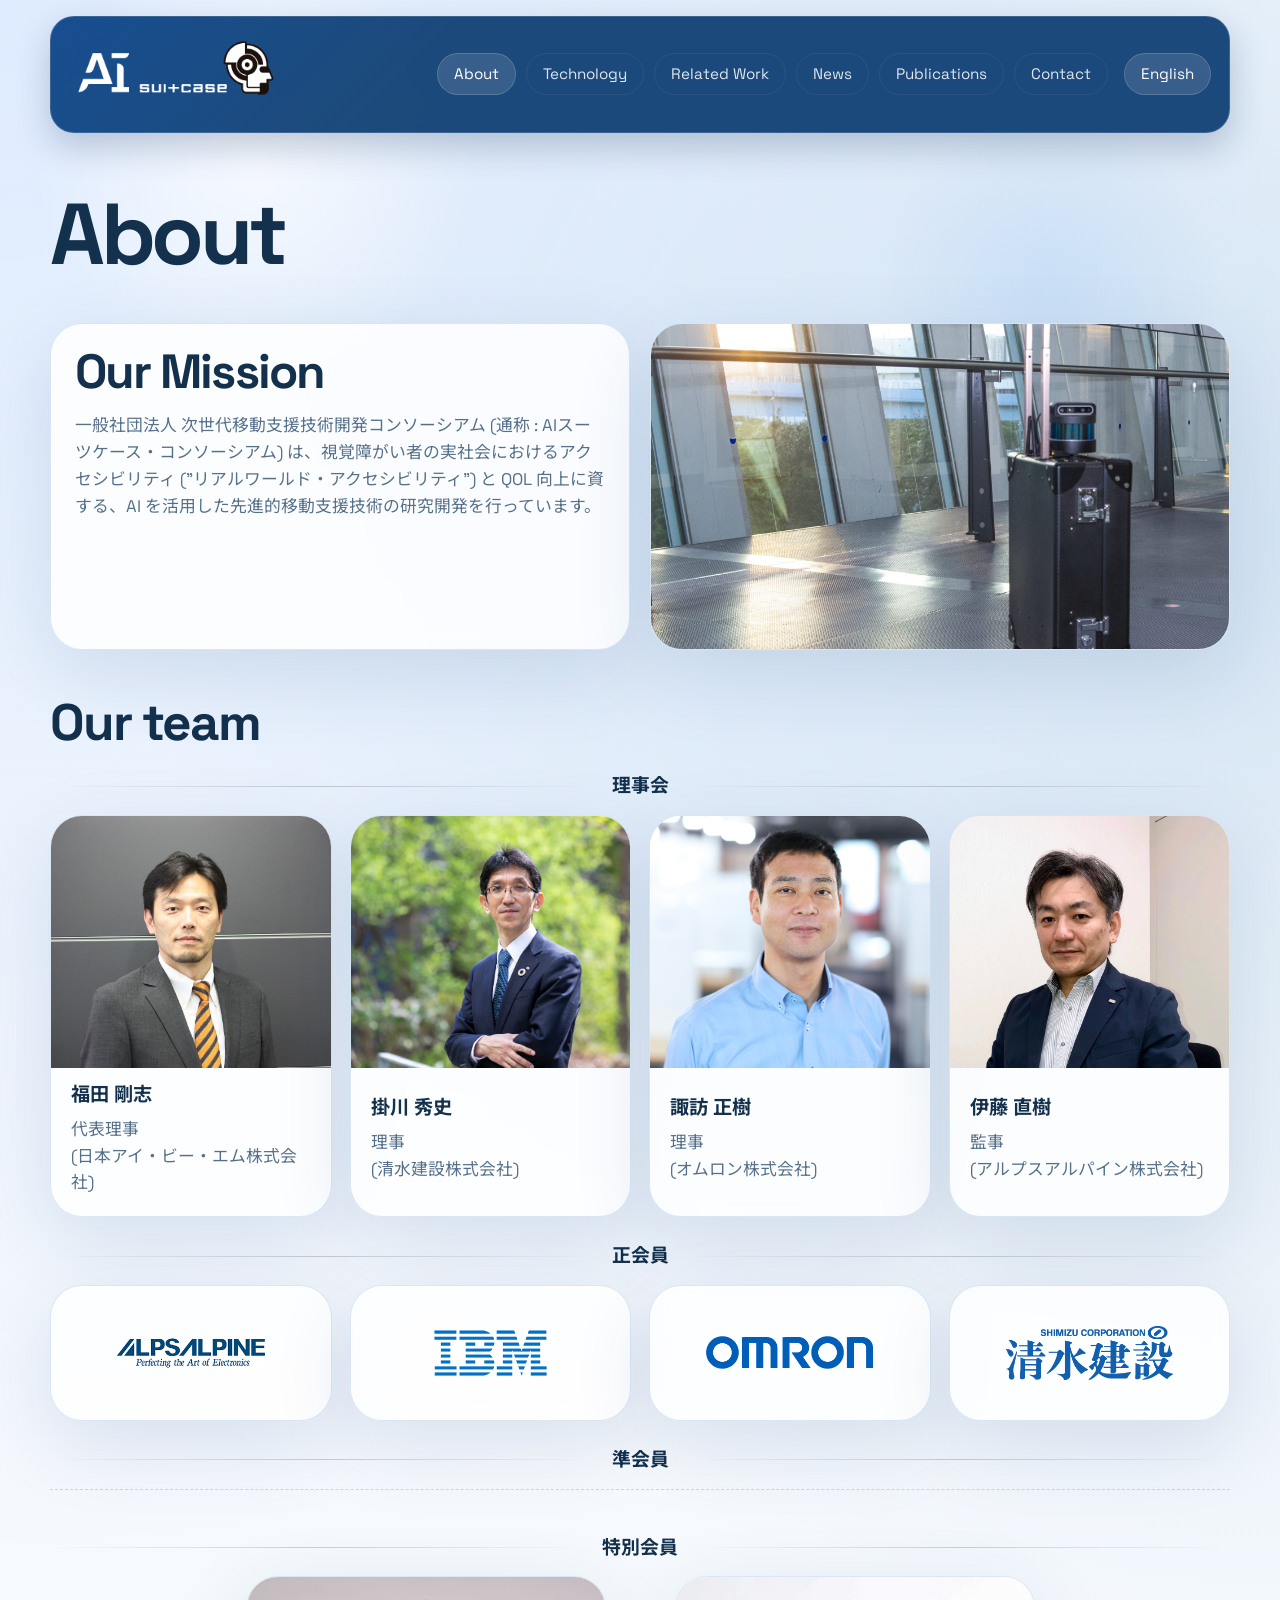
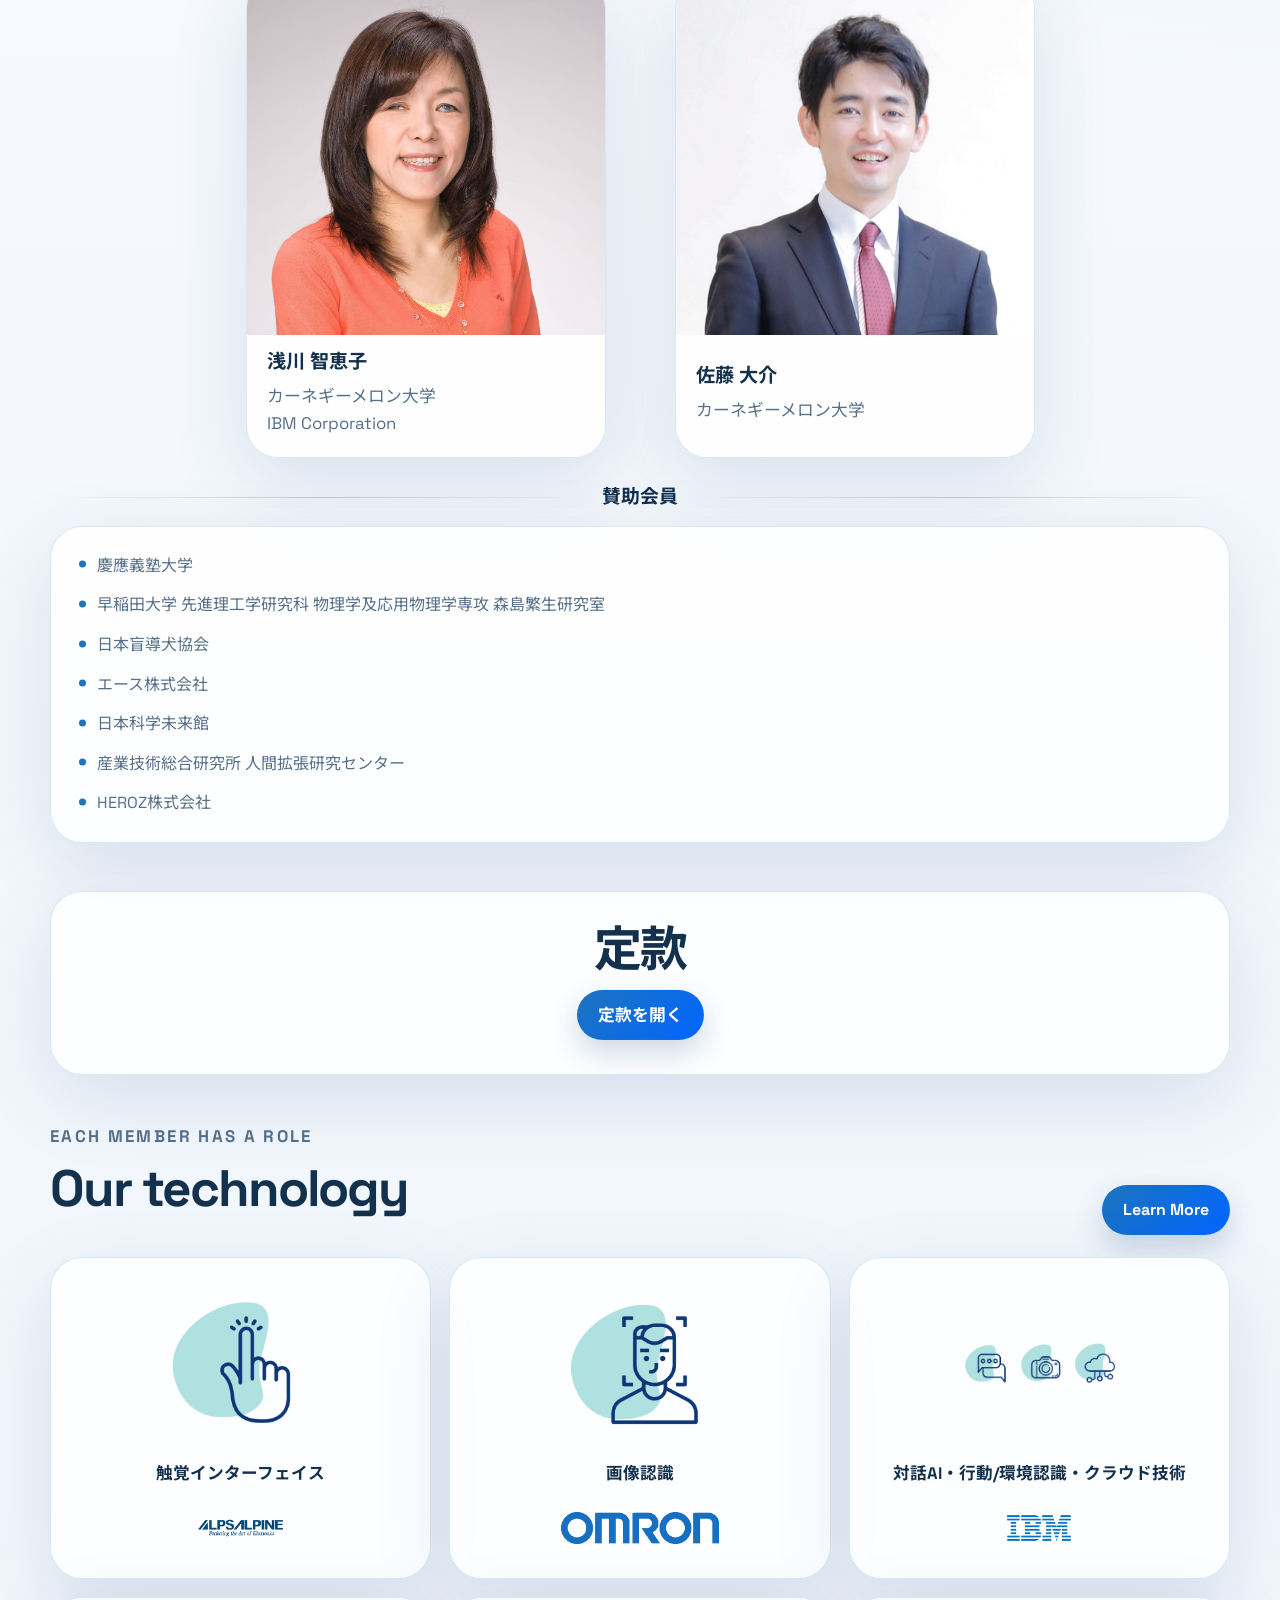
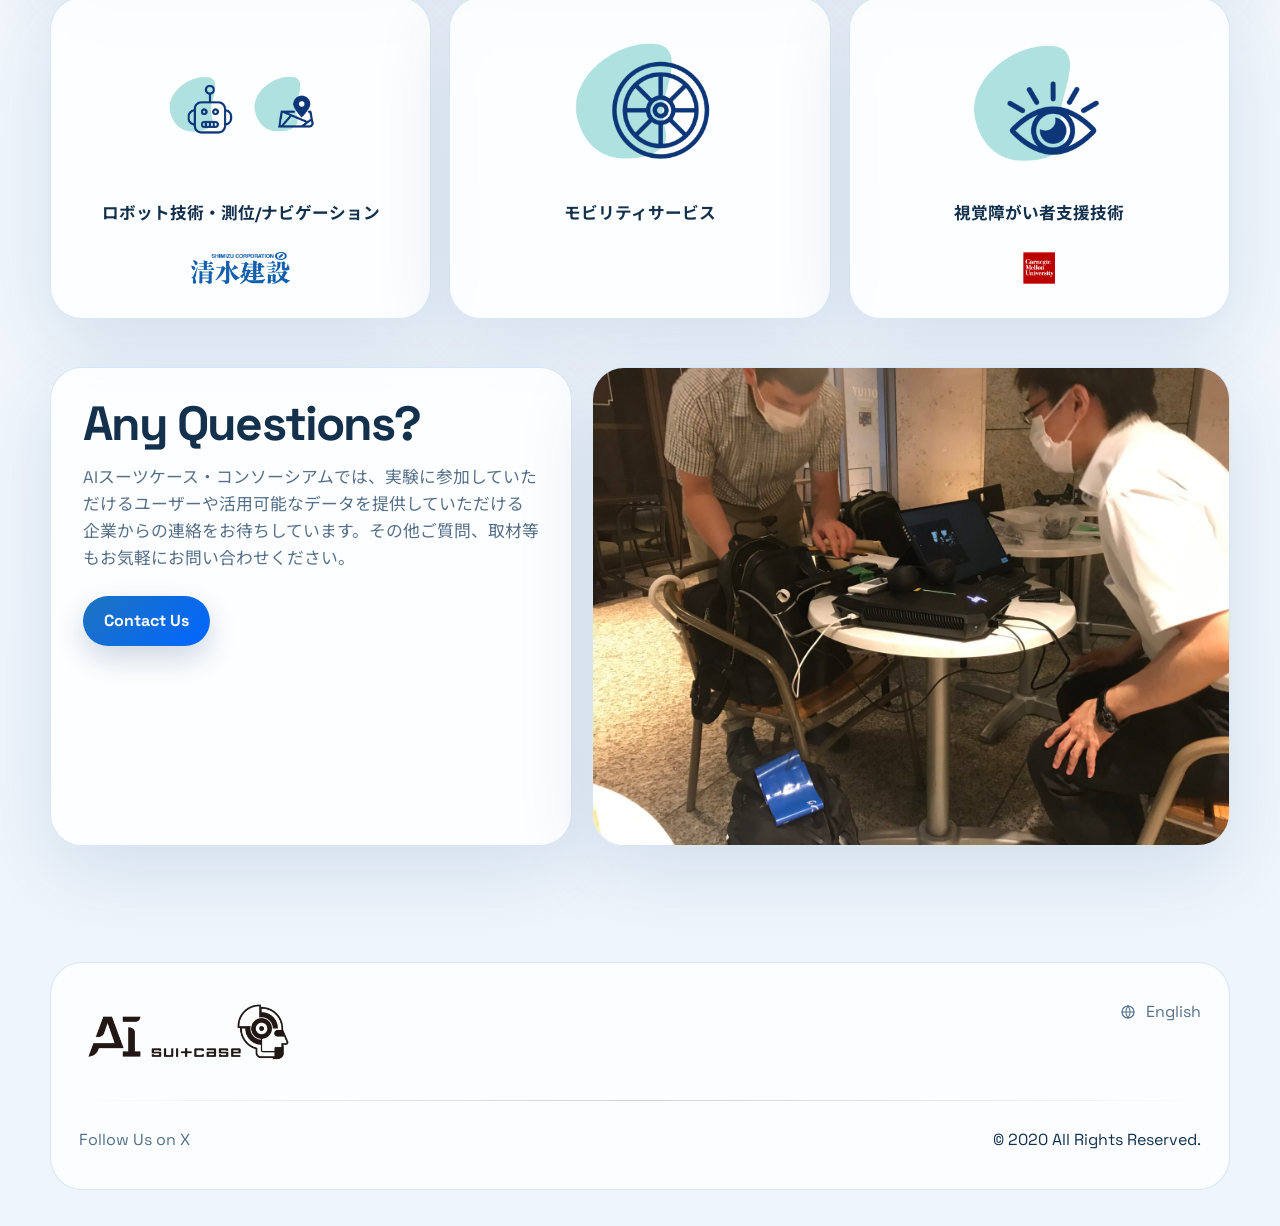
==== docs/about/index.html @ 3dce0c45 "change dir name Signed-off-by: Daisuke Sato <daisukes@cmu.edu>" ====
<!doctype html>
        <html lang="ja">
        <head>
          <meta charset="utf-8">
          <meta name="viewport" content="width=device-width, initial-scale=1">
          <title>About | AI Suitcase</title>
          <meta name="description" content="AIスーツケース・コンソーシアムのミッション、理事会、支援メンバー。">
          <link rel="preconnect" href="https://fonts.googleapis.com">
          <link rel="preconnect" href="https://fonts.gstatic.com" crossorigin>
          <link href="https://fonts.googleapis.com/css2?family=Space+Grotesk:wght@400;500;700&family=Noto+Sans+JP:wght@400;500;700;800&display=swap" rel="stylesheet">
          <link rel="stylesheet" href="../assets/site.css">
        </head>
        <body class="locale-jp route-about">
          <div class="page-chrome"></div>
          <header class="site-header">
            <div class="header-inner">
              <a class="brand" href="../">
                <img class="brand-logo" src="../assets/media/logo-header.png" alt="AIスーツケース">
              </a>
              <button class="nav-toggle" type="button" aria-expanded="false" aria-controls="site-nav">Menu</button>
              <nav class="site-nav" id="site-nav">
                <a class="nav-link is-active" href="./">About</a><a class="nav-link" href="../technology/">Technology</a><a class="nav-link" href="../related-work/">Related Work</a><a class="nav-link" href="../news/">News</a><a class="nav-link" href="../publications/">Publications</a><a class="nav-link" href="../contact/">Contact</a>
                <a class="lang-switch" href="../en/about/">English</a>
              </nav>
            </div>
          </header>

          <main class="site-main">
            <section class="section about-page-title reveal"> <h1>About</h1> </section> <section class="section about-mission-grid reveal"> <div class="surface about-mission-copy"> <h2>Our Mission</h2> <p>一般社団法人 次世代移動支援技術開発コンソーシアム (通称 : AIスーツケース・コンソーシアム) は、視覚障がい者の実社会におけるアクセシビリティ (&quot;リアルワールド・アクセシビリティ&quot;) と QOL 向上に資する、AI を活用した先進的移動支援技術の研究開発を行っています。</p> </div> <div class="video-shell surface about-inline-video"> <video autoplay muted loop playsinline preload="metadata" poster="../assets/media/hero-home.jpg"> <source src="../assets/media/ai-suitcase.mp4" type="video/mp4"> </video></div></section>

<section class="section reveal">
  <div class="section-heading">
    <h2>Our team</h2>
  </div>
  <div class="about-rule reveal"><span class="about-rule-line"></span><h3>理事会</h3><span class="about-rule-line"></span></div>
  <div class="about-member-grid about-member-grid-board">
    <article class="member-card surface reveal"><img src="../assets/media/member-fukuda.jpg" alt="福田 剛志" loading="lazy"><div><h3>福田 剛志</h3><p>代表理事<br>(日本アイ・ビー・エム株式会社)</p></div></article><article class="member-card surface reveal"><img src="../assets/media/member-kakegawa.jpg" alt="掛川 秀史" loading="lazy"><div><h3>掛川 秀史</h3><p>理事<br>(清水建設株式会社)</p></div></article><article class="member-card surface reveal"><img src="../assets/media/member-suwa.jpg" alt="諏訪 正樹" loading="lazy"><div><h3>諏訪 正樹</h3><p>理事<br>(オムロン株式会社)</p></div></article><article class="member-card surface reveal"><img src="../assets/media/member-ito.jpeg" alt="伊藤 直樹" loading="lazy"><div><h3>伊藤 直樹</h3><p>監事<br>(アルプスアルパイン株式会社)</p></div></article>
  </div>
  <div class="about-rule reveal"><span class="about-rule-line"></span><h3>正会員</h3><span class="about-rule-line"></span></div>
  <div class="about-logo-grid"><a class="about-logo-panel surface reveal" href="https://www.alpsalpine.com/j/" target="_blank" rel="noreferrer"><img src="../assets/media/about-primary-alps-jp.png" alt="アルプスアルパイン株式会社" loading="lazy"></a><a class="about-logo-panel surface reveal" href="https://www.ibm.com/jp-ja" target="_blank" rel="noreferrer"><img src="../assets/media/about-primary-ibm-jp.png" alt="日本アイ・ビー・エム株式会社" loading="lazy"></a><a class="about-logo-panel surface reveal" href="https://www.omron.co.jp/" target="_blank" rel="noreferrer"><img src="../assets/media/about-primary-omron-jp.png" alt="オムロン株式会社" loading="lazy"></a><a class="about-logo-panel surface reveal" href="https://www.shimz.co.jp/" target="_blank" rel="noreferrer"><img src="../assets/media/about-primary-shimizu-jp.png" alt="清水建設株式会社" loading="lazy"></a></div>
  <div class="about-rule reveal"><span class="about-rule-line"></span><h3>準会員</h3><span class="about-rule-line"></span></div>
  <div class="about-empty reveal"></div>
  <div class="about-rule reveal"><span class="about-rule-line"></span><h3>特別会員</h3><span class="about-rule-line"></span></div>
  <div class="about-member-grid about-member-grid-distinguished">
    <article class="member-card surface reveal member-card-compact"><img src="../assets/media/member-asakawa.jpg" alt="浅川 智恵子" loading="lazy"><div><h3><a href="https://researcher.watson.ibm.com/researcher/view.php?person=us-chiekoa" target="_blank" rel="noreferrer">浅川 智恵子</a></h3><p>カーネギーメロン大学<br>IBM Corporation</p></div></article><article class="member-card surface reveal member-card-compact"><img src="../assets/media/member-sato.png" alt="佐藤 大介" loading="lazy"><div><h3><a href="https://www.ri.cmu.edu/ri-people/daisuke-sato/" target="_blank" rel="noreferrer">佐藤 大介</a></h3><p>カーネギーメロン大学</p></div></article>
  </div>
  <div class="about-rule reveal"><span class="about-rule-line"></span><h3>賛助会員</h3><span class="about-rule-line"></span></div>
  <ul class="about-support-list surface reveal"><li>慶應義塾大学</li><li>早稲田大学 先進理工学研究科 物理学及応用物理学専攻 森島繁生研究室</li><li><a href="https://www.moudouken.net/" target="_blank" rel="noreferrer">日本盲導犬協会</a></li><li><a href="https://www.ace.jp/" target="_blank" rel="noreferrer">エース株式会社</a></li><li><a href="https://www.miraikan.jst.go.jp/" target="_blank" rel="noreferrer">日本科学未来館</a></li><li><a href="https://unit.aist.go.jp/harc/" target="_blank" rel="noreferrer">産業技術総合研究所 人間拡張研究センター</a></li><li><a href="https://heroz.co.jp/" target="_blank" rel="noreferrer">HEROZ株式会社</a></li></ul>
</section>

<section class="section reveal">
  <div class="surface about-document">
    <h2>定款</h2>
    <p><a class="button" href="../assets/docs/article-of-incorporation.pdf">定款を開く</a></p>
  </div>
</section>

<section class="section reveal">
  <div class="about-tech-head">
    <div class="section-heading">
      <p class="eyebrow">each member has a role</p>
      <h2>Our technology</h2>
    </div>
    <div class="button-row">
      <a class="button" href="../technology/">Learn More</a>
    </div>
  </div>
  <div class="about-tech-grid"><article class="about-tech-card surface reveal"><img class="about-tech-icon" src="../assets/media/tech-tactile.png" alt="触覚インターフェイス" loading="lazy"><h3>触覚インターフェイス</h3><a class="about-tech-sponsor" href="https://www.alpsalpine.com/j/" target="_blank" rel="noreferrer"><img src="../assets/media/about-tech-sponsor-alps-jp.png" alt="" loading="lazy"></a></article><article class="about-tech-card surface reveal"><img class="about-tech-icon" src="../assets/media/tech-vision.png" alt="画像認識" loading="lazy"><h3>画像認識</h3><a class="about-tech-sponsor" href="https://www.omron.co.jp/" target="_blank" rel="noreferrer"><img src="../assets/media/about-tech-sponsor-omron-jp.png" alt="" loading="lazy"></a></article><article class="about-tech-card surface reveal"><img class="about-tech-icon" src="../assets/media/about-tech-dialogue.png" alt="対話AI・行動/環境認識・クラウド技術" loading="lazy"><h3>対話AI・行動/環境認識・クラウド技術</h3><a class="about-tech-sponsor" href="https://www.ibm.com/jp-ja/about" target="_blank" rel="noreferrer"><img src="../assets/media/about-tech-sponsor-ibm-jp.png" alt="" loading="lazy"></a></article><article class="about-tech-card surface reveal"><img class="about-tech-icon" src="../assets/media/tech-navigation.png" alt="ロボット技術・測位/ナビゲーション" loading="lazy"><h3>ロボット技術・測位/ナビゲーション</h3><a class="about-tech-sponsor" href="https://www.shimz.co.jp/" target="_blank" rel="noreferrer"><img src="../assets/media/about-tech-sponsor-shimizu-jp.png" alt="" loading="lazy"></a></article><article class="about-tech-card surface reveal"><img class="about-tech-icon" src="../assets/media/tech-mobility.png" alt="モビリティサービス" loading="lazy"><h3>モビリティサービス</h3></article><article class="about-tech-card surface reveal"><img class="about-tech-icon" src="../assets/media/tech-accessibility.png" alt="視覚障がい者支援技術" loading="lazy"><h3>視覚障がい者支援技術</h3><a class="about-tech-sponsor" href="https://www.cmu.edu/" target="_blank" rel="noreferrer"><img src="../assets/media/about-tech-sponsor-cmu.png" alt="" loading="lazy"></a></article></div>
</section>

<section class="section split-section about-contact-grid reveal">
  <div class="surface about-contact-copy">
    <h2>Any Questions?</h2>
    <p>AIスーツケース・コンソーシアムでは、実験に参加していただけるユーザーや活用可能なデータを提供していただける企業からの連絡をお待ちしています。その他ご質問、取材等もお気軽にお問い合わせください。</p>
    <div class="button-row">
      <a class="button" href="../contact/">Contact Us</a>
    </div>
  </div>
  <div class="split-media surface"><img src="../assets/media/home-contact.jpg" alt="Contact and field activity" loading="lazy"></div>
</section>
          </main>

          <footer class="site-footer">
  <div class="footer-shell">
    <div class="footer-row footer-row-top">
      <a class="footer-brand" href="../">
        <img src="../assets/media/logo-footer.png" alt="AI Suitcase" loading="lazy">
      </a>
      <div class="footer-row-action">
        <a class="footer-language-link" href="../en/about/"><svg viewBox="0 0 24 24" aria-hidden="true"><circle cx="12" cy="12" r="9"></circle><path d="M3 12h18"></path><path d="M12 3a15 15 0 0 1 0 18"></path><path d="M12 3a15 15 0 0 0 0 18"></path></svg><span>English</span></a>
      </div>
    </div>
    <div class="footer-rule"></div>
    <div class="footer-row footer-row-bottom">
      <div class="footer-row-action">
        <a class="footer-follow-link" href="https://twitter.com/AISuitcaseCAAMP" target="_blank" rel="noreferrer" aria-label="Follow AI Suitcase on X">Follow Us on X</a>
      </div>
      <p class="footer-copy">© 2020 All Rights Reserved.</p>
    </div>
  </div>
</footer>

          <script src="../assets/site.js" defer></script>
        </body>
        </html>
---- docs/assets/site.css ----
:root {
  --bg: #f4f8fd;
  --bg-strong: #e8f0fa;
  --surface: rgba(255, 255, 255, 0.84);
  --surface-strong: rgba(255, 255, 255, 0.96);
  --text: #13314d;
  --muted: #56708a;
  --accent: #1e73be;
  --accent-2: #0066ff;
  --accent-dark: #0f3f73;
  --header-bg: rgba(15, 63, 115, 0.94);
  --header-border: rgba(255, 255, 255, 0.14);
  --border: rgba(30, 115, 190, 0.16);
  --shadow: 0 24px 80px rgba(12, 61, 115, 0.12);
  --radius-xl: 32px;
  --radius-lg: 24px;
  --radius-md: 18px;
  --radius-sm: 999px;
  --content: 1180px;
}

*,
*::before,
*::after {
  box-sizing: border-box;
}

html {
  scroll-behavior: smooth;
}

body {
  margin: 0;
  min-height: 100vh;
  color: var(--text);
  background:
    radial-gradient(circle at 0% 0%, rgba(0, 102, 255, 0.12), transparent 34%),
    radial-gradient(circle at 100% 12%, rgba(30, 115, 190, 0.16), transparent 28%),
    linear-gradient(180deg, #fdfefe 0%, var(--bg) 44%, #eef5fc 100%);
  font-family: "Space Grotesk", "Noto Sans JP", sans-serif;
  line-height: 1.6;
}

img,
video {
  display: block;
  max-width: 100%;
}

a {
  color: inherit;
  text-decoration: none;
}

p,
ul,
ol {
  margin: 0;
}

ul {
  padding-left: 1.2rem;
}

.page-chrome {
  position: fixed;
  inset: 0;
  pointer-events: none;
  background:
    radial-gradient(circle at 20% 18%, rgba(255, 255, 255, 0.68), transparent 18%),
    radial-gradient(circle at 82% 32%, rgba(142, 192, 245, 0.22), transparent 14%);
  z-index: -1;
}

.site-header {
  position: sticky;
  top: 0;
  z-index: 20;
  padding: 16px 20px 0;
}

.header-inner {
  max-width: var(--content);
  margin: 0 auto;
  display: flex;
  align-items: center;
  justify-content: space-between;
  gap: 24px;
  padding: 14px 18px;
  border: 1px solid var(--header-border);
  border-radius: var(--radius-lg);
  background:
    linear-gradient(135deg, rgba(0, 102, 255, 0.16), transparent 32%),
    var(--header-bg);
  backdrop-filter: blur(18px);
  box-shadow: 0 14px 34px rgba(8, 38, 77, 0.22);
}

.brand {
  display: inline-flex;
  align-items: center;
  min-width: 0;
}

.brand-logo {
  width: 216px;
  height: auto;
}

.site-nav {
  display: flex;
  align-items: center;
  gap: 10px;
  flex-wrap: wrap;
}

.nav-link,
.lang-switch {
  display: inline-flex;
  align-items: center;
  justify-content: center;
  min-height: 42px;
  padding: 0 16px;
  border-radius: var(--radius-sm);
  border: 1px solid rgba(255, 255, 255, 0.06);
  color: rgba(255, 255, 255, 0.86);
  font-size: 0.95rem;
  transition: 180ms ease;
}

.nav-link:hover,
.lang-switch:hover {
  color: #fff;
  border-color: rgba(255, 255, 255, 0.14);
  background: rgba(255, 255, 255, 0.1);
}

.nav-link.is-active,
.lang-switch {
  color: #fff;
  border-color: rgba(255, 255, 255, 0.16);
  background: rgba(255, 255, 255, 0.12);
}

.lang-switch {
  margin-left: 6px;
}

.chip {
  display: inline-flex;
  align-items: center;
  justify-content: center;
  min-height: 42px;
  padding: 0 16px;
  border-radius: var(--radius-sm);
  border: 1px solid rgba(30, 115, 190, 0.14);
  color: var(--accent-dark);
  background: rgba(30, 115, 190, 0.06);
  font-size: 0.95rem;
  transition: 180ms ease;
}

.chip:hover {
  color: var(--accent-dark);
  border-color: rgba(30, 115, 190, 0.22);
  background: rgba(30, 115, 190, 0.12);
}

.nav-toggle {
  display: none;
  appearance: none;
  border: 1px solid rgba(255, 255, 255, 0.14);
  background: rgba(255, 255, 255, 0.08);
  color: #fff;
  border-radius: var(--radius-sm);
  min-height: 42px;
  padding: 0 16px;
  font: inherit;
}

.site-main {
  padding: 28px 20px 80px;
}

.hero,
.section {
  max-width: var(--content);
  margin: 0 auto 24px;
}

.hero {
  display: grid;
  grid-template-columns: minmax(0, 1.05fr) minmax(320px, 0.95fr);
  gap: 28px;
  align-items: center;
  padding: 40px 0 8px;
}

.page-hero {
  grid-template-columns: minmax(0, 1.15fr) minmax(0, 0.85fr);
}

.hero-single {
  grid-template-columns: 1fr;
}

.hero-single .hero-copy {
  max-width: 54rem;
}

.hero-copy,
.hero-media,
.surface,
.split-media {
  border-radius: var(--radius-xl);
}

.hero-copy {
  padding: 6px 0;
}

.eyebrow,
.section-kicker {
  margin-bottom: 14px;
  color: var(--accent);
  font-size: 0.85rem;
  font-weight: 700;
  letter-spacing: 0.14em;
  text-transform: uppercase;
}

.hero h1,
.section-heading h2,
.site-footer h2 {
  margin: 0;
  line-height: 0.96;
  letter-spacing: -0.04em;
  font-weight: 700;
}

.section-heading h3 {
  margin: 0;
  font-size: clamp(1.4rem, 2.6vw, 2rem);
  line-height: 1.05;
  letter-spacing: -0.03em;
}

.hero h1 {
  font-size: clamp(3.7rem, 8vw, 7rem);
  max-width: 10ch;
}

.page-hero h1 {
  font-size: clamp(2.8rem, 6vw, 4.8rem);
  max-width: 12ch;
}

.lede,
.section-heading p,
.surface p,
.member-card p,
.contact-card p {
  color: var(--muted);
  font-size: 1.05rem;
}

.lede {
  max-width: 40rem;
  margin-top: 18px;
  font-size: clamp(1.1rem, 2vw, 1.35rem);
}

.button-row,
.section-actions,
.chip-row {
  display: flex;
  flex-wrap: wrap;
  gap: 12px;
  margin-top: 24px;
}

.button {
  display: inline-flex;
  align-items: center;
  justify-content: center;
  min-height: 50px;
  padding: 0 20px;
  border-radius: var(--radius-sm);
  background: linear-gradient(135deg, var(--accent), var(--accent-2));
  color: #fff;
  border: 1px solid transparent;
  font-weight: 700;
  transition: transform 180ms ease, box-shadow 180ms ease, background 180ms ease;
  box-shadow: 0 12px 30px rgba(12, 61, 115, 0.2);
}

.button:hover {
  transform: translateY(-1px);
  box-shadow: 0 18px 36px rgba(12, 61, 115, 0.24);
}

.button.button-secondary {
  background: rgba(255, 255, 255, 0.76);
  color: var(--accent-dark);
  border-color: var(--border);
  box-shadow: none;
}

.hero-media {
  position: relative;
}

.hero-image-frame,
.split-media,
.video-shell {
  overflow: hidden;
  border: 1px solid var(--border);
  background: var(--surface-strong);
  box-shadow: var(--shadow);
}

.hero-image-frame {
  min-height: 520px;
  border-radius: var(--radius-xl);
}

.hero-image-frame img,
.split-media img {
  width: 100%;
  height: 100%;
  object-fit: cover;
}

.floating-note {
  position: absolute;
  right: 20px;
  bottom: -18px;
  max-width: 240px;
  padding: 18px 20px;
}

.surface {
  border: 1px solid var(--border);
  background: var(--surface);
  backdrop-filter: blur(10px);
  box-shadow: var(--shadow);
  padding: 24px;
}

.section {
  padding: 12px 0;
}

.section-accent .surface,
.highlight-card {
  background: linear-gradient(180deg, rgba(247, 251, 255, 0.96), rgba(234, 243, 252, 0.9));
}

.section-heading {
  margin-bottom: 22px;
}

.section-heading-compact {
  margin-bottom: 16px;
}

.section-heading h2,
.site-footer h2 {
  font-size: clamp(2rem, 4vw, 3.3rem);
  max-width: 14ch;
}

.card-grid,
.metric-grid,
.member-grid,
.contact-grid,
.stack-grid {
  display: grid;
  gap: 18px;
}

.card-grid {
  grid-template-columns: repeat(3, minmax(0, 1fr));
}

.card-grid-2 {
  grid-template-columns: repeat(2, minmax(0, 1fr));
}

.card-grid-3 {
  grid-template-columns: repeat(3, minmax(0, 1fr));
}

.card-grid-4 {
  grid-template-columns: repeat(4, minmax(0, 1fr));
}

.metric-grid {
  grid-template-columns: repeat(3, minmax(0, 1fr));
}

.member-grid {
  grid-template-columns: repeat(3, minmax(0, 1fr));
}

.contact-grid {
  grid-template-columns: repeat(2, minmax(0, 1fr));
}

.stack-grid {
  grid-template-columns: repeat(2, minmax(0, 1fr));
}

.surface h3,
.resource-card h3,
.member-card h3 {
  margin: 0 0 10px;
  font-size: 1.2rem;
  line-height: 1.15;
}

.member-card {
  display: grid;
  gap: 16px;
  padding: 0;
  overflow: hidden;
}

.member-card img {
  width: 100%;
  aspect-ratio: 1 / 0.9;
  object-fit: cover;
}

.member-card > div {
  padding: 0 20px 20px;
}

.tech-card img {
  width: 84px;
  height: 84px;
  margin-bottom: 18px;
  object-fit: contain;
}

.step-card {
  min-height: 100%;
}

.split-section {
  display: grid;
  grid-template-columns: minmax(0, 0.9fr) minmax(0, 1.1fr);
  gap: 20px;
  align-items: stretch;
}

.split-copy {
  display: flex;
  flex-direction: column;
  justify-content: center;
  gap: 16px;
  padding: 8px 0;
}

.split-copy.surface,
.split-media.surface {
  min-height: 100%;
}

.split-media {
  min-height: 380px;
  padding: 0;
}

.logo-strip {
  display: grid;
  grid-template-columns: repeat(auto-fit, minmax(160px, 1fr));
  gap: 14px;
}

.logo-chip {
  display: flex;
  align-items: center;
  justify-content: center;
  min-height: 112px;
  padding: 18px;
  border-radius: var(--radius-lg);
  border: 1px solid var(--border);
  background: rgba(255, 255, 255, 0.72);
}

.logo-chip:hover {
  border-color: rgba(11, 106, 103, 0.24);
  background: rgba(255, 255, 255, 0.88);
}

.logo-chip img {
  max-height: 44px;
  width: auto;
  object-fit: contain;
}

.home-intro .section-heading h2 {
  max-width: 18ch;
}

.home-contact .section-heading h2 {
  max-width: 12ch;
}

.home-intro .split-media,
.home-contact .split-media {
  min-height: 420px;
}

.home-callout {
  display: flex;
  align-items: end;
  justify-content: space-between;
  gap: 24px;
}

.home-callout .section-heading,
.home-callout .button-row {
  margin: 0;
}

.about-page-title {
  padding-top: 32px;
}

.about-page-title h1 {
  margin: 0;
  font-size: clamp(3rem, 8vw, 5.4rem);
  line-height: 0.95;
  letter-spacing: -0.05em;
}

.about-mission-grid,
.about-media-grid {
  display: grid;
  grid-template-columns: repeat(2, minmax(0, 1fr));
  gap: 20px;
  align-items: stretch;
}

.about-mission-copy h2,
.about-document h2,
.about-contact-copy h2 {
  margin: 0 0 16px;
  font-size: clamp(1.9rem, 4vw, 3rem);
  line-height: 1;
  letter-spacing: -0.04em;
}

.about-mission-copy-single {
  max-width: 60rem;
}

.about-inline-video video {
  width: 100%;
  aspect-ratio: 4 / 3;
  object-fit: cover;
  background: #000;
}

.about-rule {
  display: grid;
  grid-template-columns: 1fr auto 1fr;
  gap: 18px;
  align-items: center;
  margin: 28px 0 18px;
}

.about-rule h3 {
  margin: 0;
  font-size: 1.18rem;
  line-height: 1.15;
}

.about-rule-line {
  height: 1px;
  background: linear-gradient(90deg, transparent, rgba(19, 40, 44, 0.2), transparent);
}

.about-member-grid,
.about-logo-grid,
.about-tech-grid {
  display: grid;
  gap: 18px;
}

.about-member-grid-board {
  grid-template-columns: repeat(4, minmax(0, 1fr));
}

.about-member-grid-distinguished {
  grid-template-columns: repeat(2, minmax(0, 1fr));
  max-width: 840px;
  margin: 0 auto;
}

.member-card-compact {
  max-width: 360px;
  width: 100%;
  justify-self: center;
}

.member-card-compact img {
  aspect-ratio: 1 / 1;
}

.about-logo-grid {
  grid-template-columns: repeat(4, minmax(0, 1fr));
}

.about-logo-panel {
  display: flex;
  align-items: center;
  justify-content: center;
  min-height: 136px;
}

.about-logo-panel img {
  width: auto;
  max-width: 72%;
  max-height: 56px;
  object-fit: contain;
}

.about-empty {
  min-height: 20px;
  border-top: 1px dashed rgba(19, 40, 44, 0.16);
}

.about-support-list {
  list-style: none;
  padding: 26px 28px;
  display: grid;
  gap: 14px;
}

.about-support-list li {
  position: relative;
  padding-left: 18px;
  color: var(--muted);
}

.about-support-list li::before {
  content: "";
  position: absolute;
  left: 0;
  top: 0.72em;
  width: 7px;
  height: 7px;
  border-radius: 999px;
  background: var(--accent);
  transform: translateY(-50%);
}

.about-document {
  text-align: center;
  padding: 34px 24px;
}

.about-document p {
  display: flex;
  justify-content: center;
}

.about-tech-head {
  display: flex;
  align-items: end;
  justify-content: space-between;
  gap: 24px;
  margin-bottom: 22px;
}

.about-tech-grid {
  grid-template-columns: repeat(3, minmax(0, 1fr));
}

.about-tech-card {
  display: grid;
  align-content: start;
  justify-items: center;
  gap: 18px;
  min-height: 100%;
  text-align: center;
}

.about-tech-card h3 {
  margin: 0;
  font-size: 1.04rem;
  line-height: 1.2;
}

.about-tech-icon {
  width: 100%;
  max-width: 164px;
  aspect-ratio: 1 / 1;
  object-fit: contain;
}

.about-tech-sponsor {
  display: flex;
  align-items: center;
  justify-content: center;
  min-height: 52px;
}

.about-tech-sponsor img {
  width: auto;
  max-width: 76%;
  max-height: 42px;
  object-fit: contain;
}

.about-contact-copy {
  padding: 32px;
}

.page-title-section,
.technology-page-title {
  padding-top: 32px;
}

.page-title-panel,
.technology-title-panel {
  padding: 44px 40px;
  background:
    linear-gradient(135deg, rgba(11, 106, 103, 0.16), rgba(255, 255, 255, 0.82)),
    linear-gradient(180deg, rgba(255, 255, 255, 0.9), rgba(255, 255, 255, 0.7));
}

.page-title-panel h1,
.technology-title-panel h1 {
  margin: 0;
  font-size: clamp(3rem, 8vw, 5.4rem);
  line-height: 0.95;
  letter-spacing: -0.05em;
}

.section-divider-title {
  display: grid;
  grid-template-columns: 1fr auto 1fr;
  gap: 18px;
  align-items: center;
  margin-bottom: 22px;
}

.section-divider-title h2 {
  margin: 0;
  font-size: clamp(1.8rem, 3.6vw, 2.7rem);
  line-height: 1;
  letter-spacing: -0.04em;
}

.section-divider-line {
  height: 1px;
  background: linear-gradient(90deg, transparent, rgba(19, 40, 44, 0.2), transparent);
}

.related-intro-panel,
.news-twitter-panel,
.contact-panel {
  max-width: 920px;
  margin: 0 auto;
}

.related-intro-panel p,
.news-twitter-panel p,
.contact-panel p {
  color: var(--muted);
}

.news-twitter-panel {
  display: grid;
  justify-items: center;
  gap: 14px;
  text-align: center;
}

.news-release-grid,
.news-media-stack,
.publication-archive {
  display: grid;
  gap: 18px;
}

.news-release-grid,
.news-media-stack,
.publication-archive,
.contact-page-layout {
  max-width: 980px;
  margin: 0 auto;
}

.news-release-grid-cards {
  grid-template-columns: repeat(2, minmax(0, 1fr));
}

.news-release-card,
.news-media-year,
.publication-year-static {
  min-height: 100%;
}

.publication-year-static {
  display: grid;
  gap: 14px;
}

.publication-year-heading,
.contact-panel h2 {
  margin: 0;
  font-size: clamp(1.9rem, 4vw, 3rem);
  line-height: 1;
  letter-spacing: -0.04em;
}

.contact-panel {
  padding: 32px;
}

.contact-detail-stack {
  display: grid;
  gap: 16px;
  margin-top: 20px;
}

.contact-detail-item p:last-child {
  max-width: 34rem;
}

.contact-map-frame {
  overflow: hidden;
  padding: 0;
}

.contact-map-frame iframe {
  display: block;
  width: 100%;
  min-height: 420px;
  border: 0;
}

.technology-video-frame {
  overflow: hidden;
  background: #000;
}

.technology-video-frame iframe {
  display: block;
  width: 100%;
  aspect-ratio: 16 / 9;
  border: 0;
}

.technology-system-section {
  display: grid;
  grid-template-columns: minmax(220px, 0.38fr) minmax(0, 1fr);
  gap: 26px;
  align-items: start;
}

.technology-system-copy {
  padding-top: 8px;
}

.technology-system-copy h2,
.technology-section-title h2,
.technology-contact-copy h2 {
  margin: 0;
  font-size: clamp(2rem, 4vw, 3.2rem);
  line-height: 0.98;
  letter-spacing: -0.04em;
}

.technology-system-media {
  display: grid;
  gap: 18px;
  padding: 24px;
}

.technology-system-media img {
  width: 100%;
  height: auto;
  object-fit: contain;
}

.technology-system-labels {
  list-style: none;
  padding: 0;
  display: flex;
  flex-wrap: wrap;
  gap: 10px;
}

.technology-system-labels li {
  padding: 8px 14px;
  border: 1px solid var(--border);
  border-radius: 999px;
  background: rgba(255, 255, 255, 0.72);
  color: var(--muted);
  font-size: 0.92rem;
}

.technology-section-title {
  margin-bottom: 22px;
  text-align: center;
}

.technology-card-grid,
.technology-video-grid {
  display: grid;
  gap: 18px;
}

.technology-card-grid {
  grid-template-columns: repeat(3, minmax(0, 1fr));
}

.technology-card {
  display: grid;
  align-content: start;
  justify-items: center;
  gap: 18px;
  min-height: 100%;
  text-align: center;
}

.technology-card-image {
  width: min(100%, 220px);
  height: 168px;
  object-fit: contain;
}

.technology-card h3 {
  margin: 0;
  font-size: 1.04rem;
  line-height: 1.22;
}

.technology-card-sponsor {
  display: flex;
  align-items: center;
  justify-content: center;
  min-height: 56px;
  margin-top: auto;
}

.technology-card-sponsor img {
  width: auto;
  max-width: 78%;
  max-height: 44px;
  object-fit: contain;
}

.technology-card-sponsor-empty {
  visibility: hidden;
}

.technology-video-grid {
  grid-template-columns: repeat(2, minmax(0, 1fr));
}

.technology-contact-copy {
  padding: 32px;
}

.technology-contact-copy p {
  max-width: 38rem;
}

.link-list,
.publication-list {
  display: grid;
  gap: 12px;
  margin-top: 10px;
  color: var(--muted);
}

.link-list.dense,
.publication-list {
  gap: 10px;
}

.link-list li,
.publication-list li {
  break-inside: avoid;
}

.link-list a,
.publication-list a {
  text-decoration: underline;
  text-decoration-color: rgba(11, 106, 103, 0.4);
  text-underline-offset: 0.18em;
}

.news-card,
.publication-year,
.resource-card,
.contact-card {
  min-height: 100%;
}

.publication-list {
  column-count: 2;
  column-gap: 24px;
}

.video-shell {
  padding: 0;
  border-radius: var(--radius-xl);
}

.video-shell video {
  width: 100%;
  aspect-ratio: 16 / 9;
  background: #000;
}

.site-footer {
  padding: 0 20px 36px;
}

.footer-shell {
  max-width: var(--content);
  margin: 0 auto;
  padding: 28px;
  border-radius: var(--radius-xl);
  border: 1px solid var(--border);
  background: rgba(255, 255, 255, 0.74);
}

.footer-row {
  display: flex;
  align-items: center;
  justify-content: space-between;
  gap: 24px;
}

.footer-row-top {
  align-items: flex-start;
}

.footer-brand {
  display: inline-flex;
  align-items: center;
}

.footer-brand img {
  width: min(220px, 100%);
  height: auto;
}

.footer-row-action {
  display: flex;
  align-items: center;
  justify-content: flex-end;
  min-height: 42px;
}

.footer-rule {
  height: 1px;
  margin: 18px 0;
  background: linear-gradient(90deg, transparent, rgba(19, 40, 44, 0.2), transparent);
}

.footer-language-link,
.footer-follow-link {
  display: inline-flex;
  align-items: center;
  gap: 10px;
  min-height: 42px;
  color: var(--muted);
  transition: 180ms ease;
}

.footer-language-link:hover,
.footer-follow-link:hover {
  color: var(--text);
}

.footer-language-link svg {
  width: 16px;
  height: 16px;
  fill: none;
  stroke: currentColor;
  stroke-width: 1.8;
  stroke-linecap: round;
  stroke-linejoin: round;

.footer-follow-link,
.footer-copy {
  margin: 0;
  font-size: 0.95rem;
}

.footer-copy {
  text-align: right;
}

.reveal {
  opacity: 0;
  transform: translateY(28px);
  transition: opacity 560ms ease, transform 560ms ease;
}

.reveal.is-visible {
  opacity: 1;
  transform: translateY(0);
}

@media (max-width: 1100px) {
  .hero,
  .page-hero,
  .split-section,
  .card-grid,
  .card-grid-2,
  .card-grid-3,
  .card-grid-4,
  .metric-grid,
  .member-grid,
  .contact-grid,
  .stack-grid,
  .logo-strip {
    grid-template-columns: repeat(2, minmax(0, 1fr));
  }

  .hero {
    padding-top: 20px;
  }

  .publication-list {
    column-count: 1;
  }

  .about-member-grid-board,
  .about-logo-grid,
  .about-tech-grid,
  .about-mission-grid,
  .about-media-grid,
  .technology-card-grid,
  .technology-video-grid {
    grid-template-columns: repeat(2, minmax(0, 1fr));
  }

  .technology-system-section {
    grid-template-columns: 1fr;
  }

  .news-release-grid-cards {
    grid-template-columns: repeat(2, minmax(0, 1fr));
  }
}

@media (max-width: 760px) {
  .site-header {
    padding: 12px 12px 0;
  }

  .header-inner {
    gap: 12px;
    padding: 12px;
    flex-wrap: wrap;
  }

  .brand-logo {
    width: 172px;
  }

  .nav-toggle {
    display: inline-flex;
    margin-left: auto;
  }

  .site-nav {
    display: none;
    width: 100%;
    flex-direction: column;
    align-items: stretch;
    padding-top: 10px;
  }

  .site-nav.is-open {
    display: flex;
  }

  .nav-link,
  .lang-switch {
    width: 100%;
    justify-content: flex-start;
    margin-left: 0;
  }

  .home-callout {
    flex-direction: column;
    align-items: flex-start;
  }

  .about-mission-grid,
  .about-media-grid,
  .about-member-grid-board,
  .about-member-grid-distinguished,
  .about-logo-grid,
  .about-tech-grid,
  .technology-card-grid,
  .technology-video-grid,
  .news-release-grid-cards {
    grid-template-columns: 1fr;
  }

  .about-rule {
    grid-template-columns: 1fr;
    gap: 10px;
  }

  .section-divider-title {
    grid-template-columns: 1fr;
    gap: 10px;
  }

  .section-divider-line:first-child {
    display: none;
  }

  .about-rule-line:first-child {
    display: none;
  }

  .about-tech-head {
    flex-direction: column;
    align-items: flex-start;
  }

  .page-title-panel,
  .technology-title-panel,
  .technology-contact-copy,
  .contact-panel {
    padding: 28px 24px;
  }

  .contact-map-frame iframe {
    min-height: 320px;
  }

  .site-main {
    padding: 20px 12px 56px;
  }

  .hero,
  .page-hero,
  .split-section,
  .card-grid,
  .card-grid-2,
  .card-grid-3,
  .card-grid-4,
  .metric-grid,
  .member-grid,
  .contact-grid,
  .stack-grid,
  .logo-strip {
    grid-template-columns: 1fr;
  }

  .hero h1 {
    font-size: clamp(2.8rem, 14vw, 4.4rem);
  }

  .hero-image-frame {
    min-height: 360px;
  }

  .surface {
    padding: 20px;
  }

  .floating-note {
    position: static;
    margin-top: 14px;
    max-width: none;
  }

  .footer-shell {
    padding: 22px;
  }

  .footer-row {
    flex-direction: column;
    align-items: flex-start;
  }

  .footer-row-action,
  .footer-copy {
    justify-content: flex-start;
    text-align: left;
  }
}
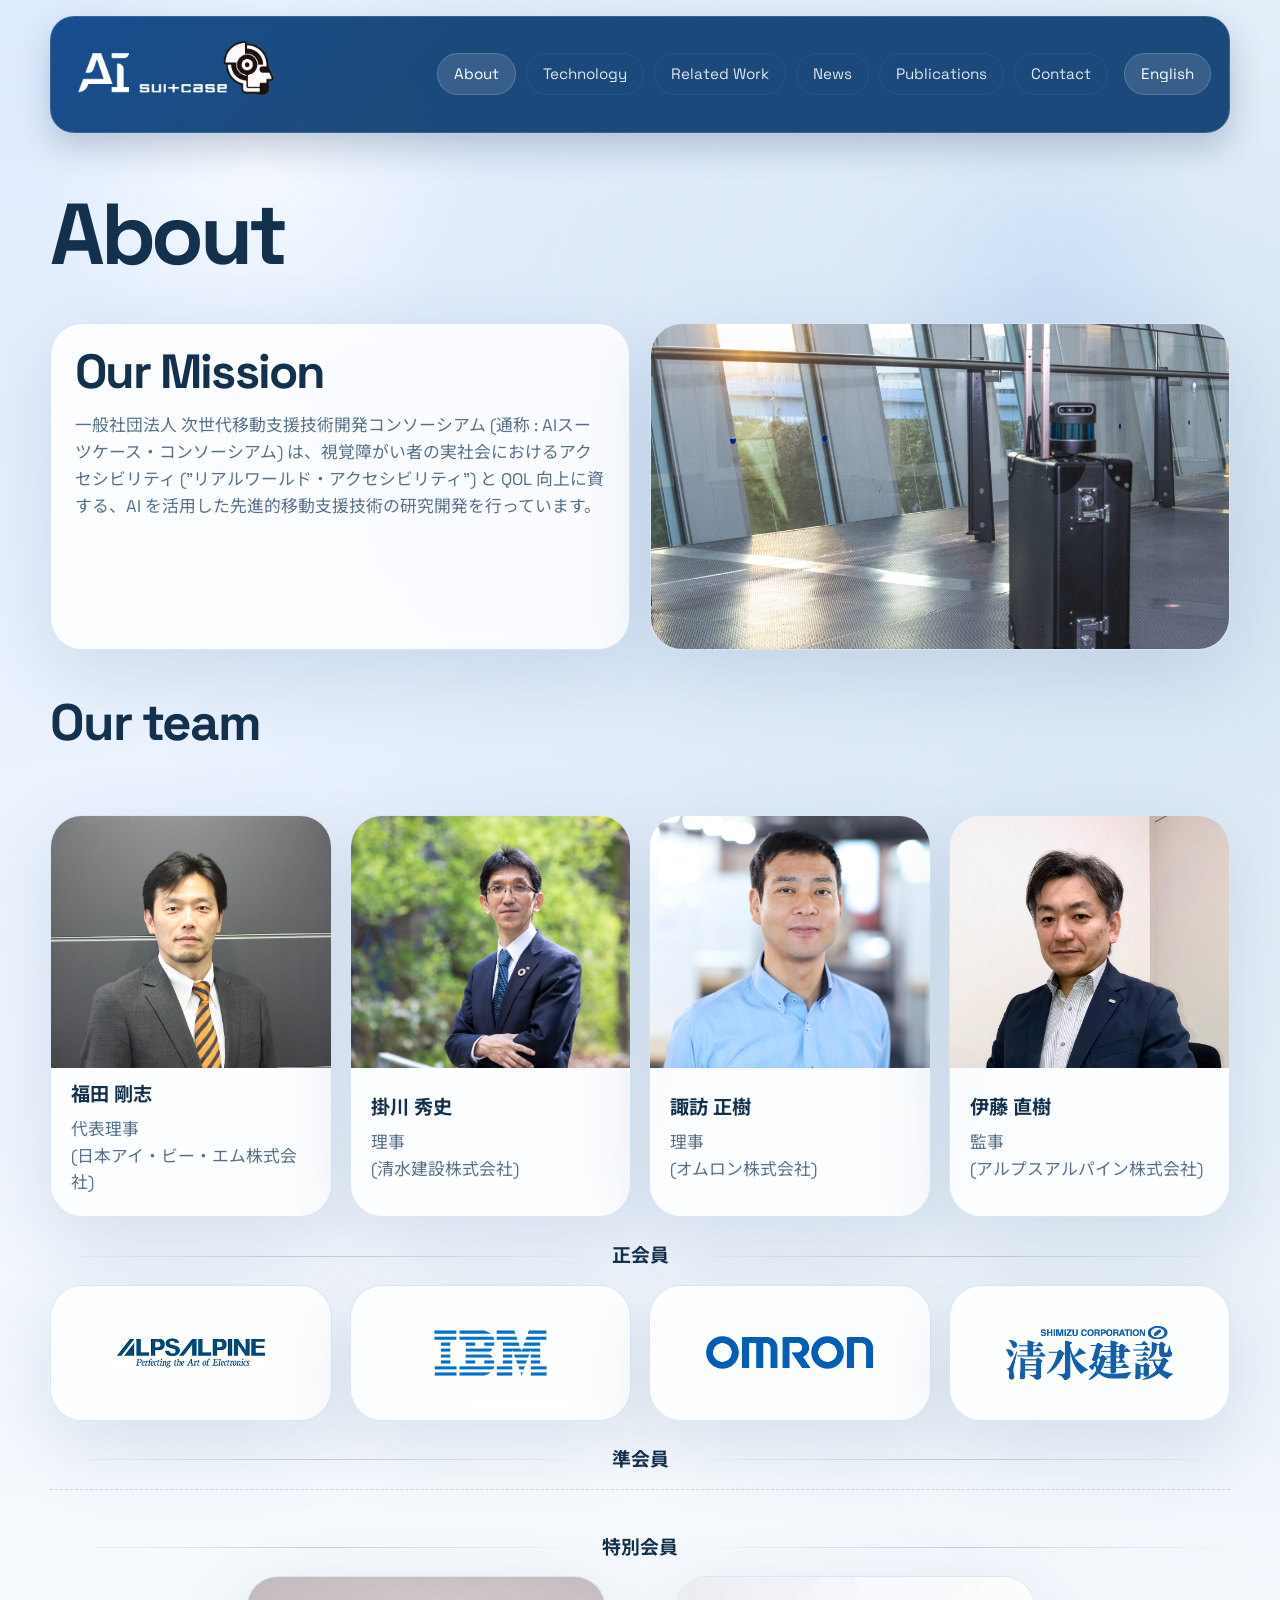
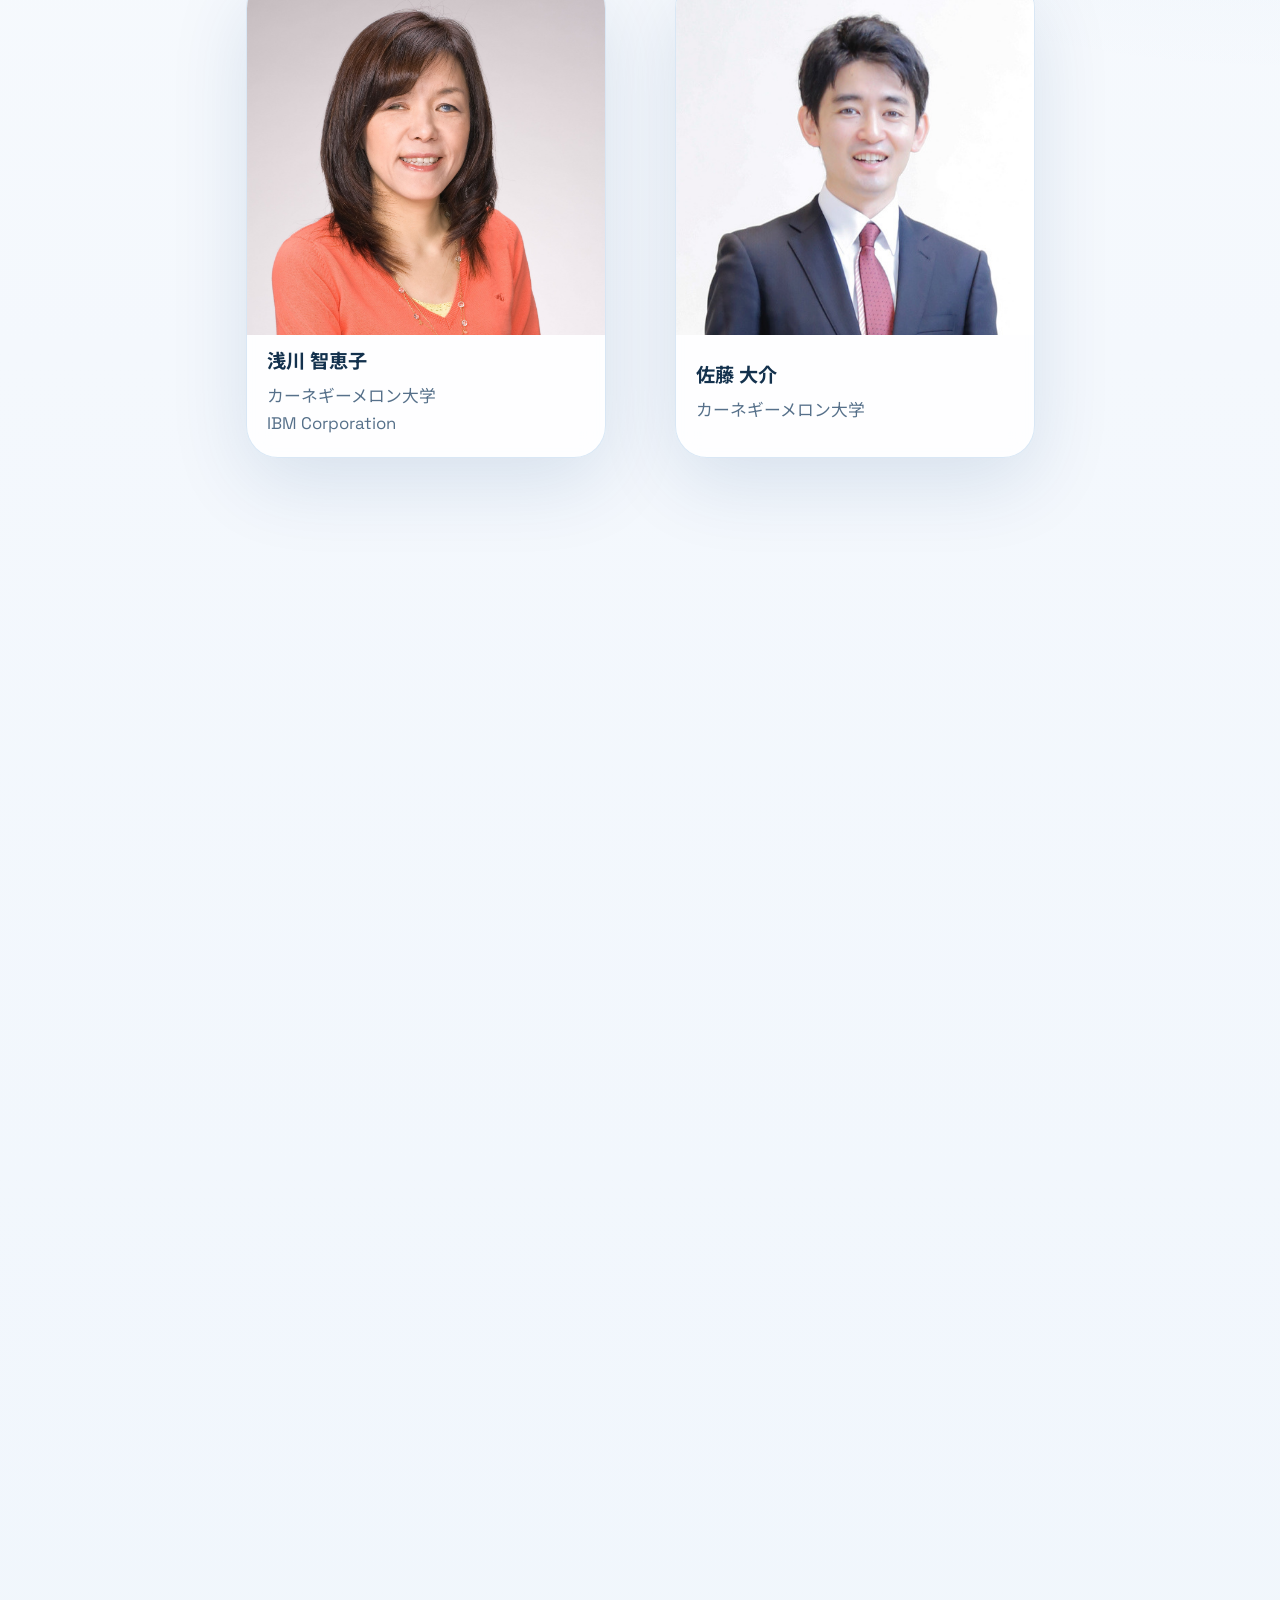
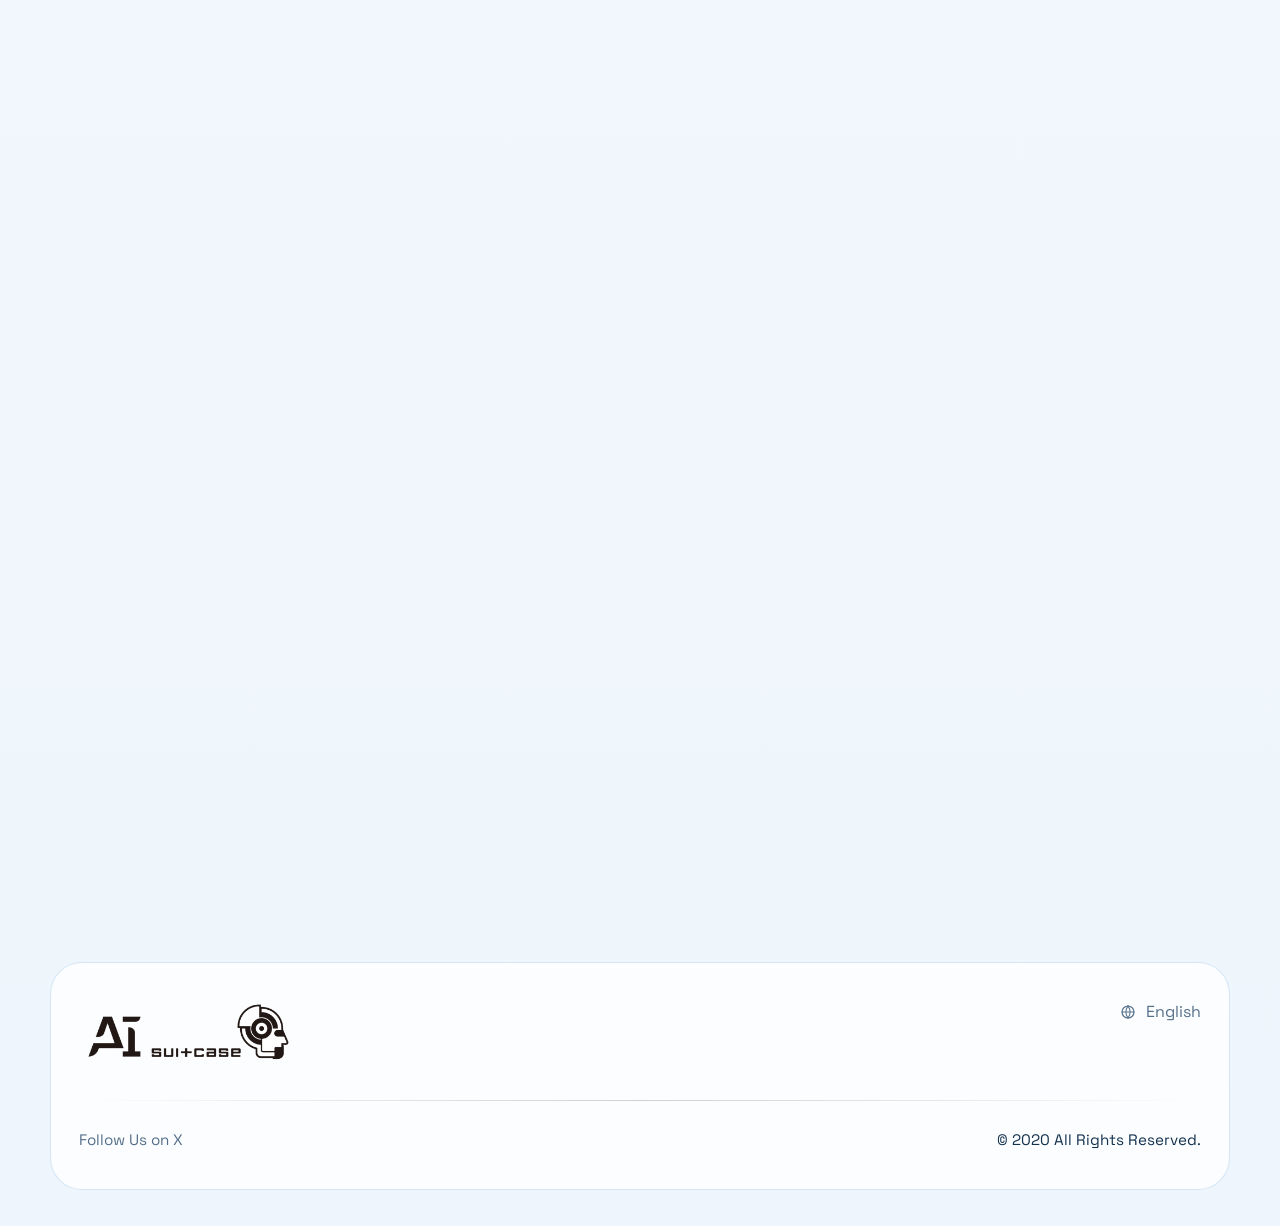
==== commit d692253e: "Update AIST supporting member links Signed-off-by: Daisuke Sato <daisukes@cmu.edu>" ====
--- a/docs/about/index.html
+++ b/docs/about/index.html
@@ -45,7 +45,7 @@
     <article class="member-card surface reveal member-card-compact"><img src="../assets/media/member-asakawa.jpg" alt="浅川 智恵子" loading="lazy"><div><h3><a href="https://researcher.watson.ibm.com/researcher/view.php?person=us-chiekoa" target="_blank" rel="noreferrer">浅川 智恵子</a></h3><p>カーネギーメロン大学<br>IBM Corporation</p></div></article><article class="member-card surface reveal member-card-compact"><img src="../assets/media/member-sato.png" alt="佐藤 大介" loading="lazy"><div><h3><a href="https://www.ri.cmu.edu/ri-people/daisuke-sato/" target="_blank" rel="noreferrer">佐藤 大介</a></h3><p>カーネギーメロン大学</p></div></article>
   </div>
   <div class="about-rule reveal"><span class="about-rule-line"></span><h3>賛助会員</h3><span class="about-rule-line"></span></div>
-  <ul class="about-support-list surface reveal"><li>慶應義塾大学</li><li>早稲田大学 先進理工学研究科 物理学及応用物理学専攻 森島繁生研究室</li><li><a href="https://www.moudouken.net/" target="_blank" rel="noreferrer">日本盲導犬協会</a></li><li><a href="https://www.ace.jp/" target="_blank" rel="noreferrer">エース株式会社</a></li><li><a href="https://www.miraikan.jst.go.jp/" target="_blank" rel="noreferrer">日本科学未来館</a></li><li><a href="https://unit.aist.go.jp/harc/" target="_blank" rel="noreferrer">産業技術総合研究所 人間拡張研究センター</a></li><li><a href="https://heroz.co.jp/" target="_blank" rel="noreferrer">HEROZ株式会社</a></li></ul>
+  <ul class="about-support-list surface reveal"><li>慶應義塾大学</li><li>早稲田大学 先進理工学研究科 物理学及応用物理学専攻 森島繁生研究室</li><li><a href="https://www.moudouken.net/" target="_blank" rel="noreferrer">日本盲導犬協会</a></li><li><a href="https://www.ace.jp/" target="_blank" rel="noreferrer">エース株式会社</a></li><li><a href="https://www.miraikan.jst.go.jp/" target="_blank" rel="noreferrer">日本科学未来館</a></li><li><a href="https://unit.aist.go.jp/rihsa/" target="_blank" rel="noreferrer">産業技術総合研究所 人間社会拡張研究部門</a></li><li><a href="https://heroz.co.jp/" target="_blank" rel="noreferrer">HEROZ株式会社</a></li></ul>
 </section>
 
 <section class="section reveal">
--- a/docs/assets/site.css
+++ b/docs/assets/site.css
@@ -39,10 +39,12 @@
     linear-gradient(180deg, #fdfefe 0%, var(--bg) 44%, #eef5fc 100%);
   font-family: "Space Grotesk", "Noto Sans JP", sans-serif;
   line-height: 1.6;
+  overflow-x: hidden;
 }
 
 img,
-video {
+video,
+iframe {
   display: block;
   max-width: 100%;
 }
@@ -56,6 +58,11 @@
 ul,
 ol {
   margin: 0;
+}
+
+p,
+li {
+  overflow-wrap: anywhere;
 }
 
 ul {
@@ -170,12 +177,15 @@
   display: none;
   appearance: none;
   border: 1px solid rgba(255, 255, 255, 0.14);
-  background: rgba(255, 255, 255, 0.08);
+  background: rgba(255, 255, 255, 0.14);
   color: #fff;
   border-radius: var(--radius-sm);
   min-height: 42px;
   padding: 0 16px;
   font: inherit;
+  font-weight: 700;
+  letter-spacing: 0.04em;
+  box-shadow: inset 0 1px 0 rgba(255, 255, 255, 0.08);
 }
 
 .site-main {
@@ -490,7 +500,7 @@
 }
 
 .logo-chip:hover {
-  border-color: rgba(11, 106, 103, 0.24);
+  border-color: rgba(30, 115, 190, 0.24);
   background: rgba(255, 255, 255, 0.88);
 }
 
@@ -729,7 +739,7 @@
 .technology-title-panel {
   padding: 44px 40px;
   background:
-    linear-gradient(135deg, rgba(11, 106, 103, 0.16), rgba(255, 255, 255, 0.82)),
+    linear-gradient(135deg, rgba(30, 115, 190, 0.16), rgba(255, 255, 255, 0.82)),
     linear-gradient(180deg, rgba(255, 255, 255, 0.9), rgba(255, 255, 255, 0.7));
 }
 
@@ -994,7 +1004,7 @@
 .link-list a,
 .publication-list a {
   text-decoration: underline;
-  text-decoration-color: rgba(11, 106, 103, 0.4);
+  text-decoration-color: rgba(30, 115, 190, 0.4);
   text-underline-offset: 0.18em;
 }
 
@@ -1091,6 +1101,7 @@
   stroke-width: 1.8;
   stroke-linecap: round;
   stroke-linejoin: round;
+}
 
 .footer-follow-link,
 .footer-copy {
@@ -1113,50 +1124,105 @@
   transform: translateY(0);
 }
 
-@media (max-width: 1100px) {
+@media (max-width: 1040px) {
+  .site-header {
+    padding: 14px 14px 0;
+  }
+
+  .header-inner {
+    gap: 14px;
+    padding: 12px 14px;
+    flex-wrap: wrap;
+  }
+
+  .brand-logo {
+    width: 188px;
+  }
+
+  .nav-toggle {
+    display: inline-flex;
+    margin-left: auto;
+  }
+
+  .site-nav {
+    display: none;
+    width: 100%;
+    flex-direction: column;
+    align-items: stretch;
+    gap: 8px;
+    margin-top: 2px;
+    padding-top: 12px;
+    border-top: 1px solid rgba(255, 255, 255, 0.1);
+  }
+
+  .site-nav.is-open {
+    display: flex;
+  }
+
+  .nav-link,
+  .lang-switch {
+    width: 100%;
+    justify-content: flex-start;
+    margin-left: 0;
+    background: rgba(255, 255, 255, 0.08);
+  }
+
   .hero,
+  .split-section,
   .page-hero,
-  .split-section,
+  .technology-system-section,
+  .contact-page-layout {
+    grid-template-columns: 1fr;
+  }
+
+  .hero {
+    padding-top: 20px;
+  }
+
+  .hero-copy,
+  .hero-single .hero-copy {
+    max-width: none;
+  }
+
+  .hero-image-frame {
+    min-height: 420px;
+  }
+
+  .publication-list {
+    column-count: 1;
+  }
+
   .card-grid,
-  .card-grid-2,
   .card-grid-3,
   .card-grid-4,
   .metric-grid,
-  .member-grid,
-  .contact-grid,
-  .stack-grid,
-  .logo-strip {
-    grid-template-columns: repeat(2, minmax(0, 1fr));
-  }
-
-  .hero {
-    padding-top: 20px;
-  }
-
-  .publication-list {
-    column-count: 1;
-  }
-
   .about-member-grid-board,
   .about-logo-grid,
   .about-tech-grid,
   .about-mission-grid,
   .about-media-grid,
   .technology-card-grid,
-  .technology-video-grid {
-    grid-template-columns: repeat(2, minmax(0, 1fr));
-  }
-
-  .technology-system-section {
-    grid-template-columns: 1fr;
-  }
-
+  .technology-video-grid,
+  .logo-strip,
   .news-release-grid-cards {
     grid-template-columns: repeat(2, minmax(0, 1fr));
   }
-}
-
-@media (max-width: 760px) {
+
+  .card-grid-2,
+  .member-grid,
+  .contact-grid,
+  .stack-grid {
+    grid-template-columns: 1fr;
+  }
+
+  .about-tech-head,
+  .home-callout {
+    flex-direction: column;
+    align-items: flex-start;
+  }
+}
+
+@media (max-width: 680px) {
   .site-header {
     padding: 12px 12px 0;
   }
@@ -1164,40 +1230,34 @@
   .header-inner {
     gap: 12px;
     padding: 12px;
-    flex-wrap: wrap;
+  }
+
+  .brand {
+    max-width: calc(100% - 88px);
   }
 
   .brand-logo {
-    width: 172px;
+    width: min(172px, 100%);
   }
 
   .nav-toggle {
-    display: inline-flex;
-    margin-left: auto;
+    padding: 0 14px;
   }
 
   .site-nav {
-    display: none;
-    width: 100%;
+    padding-top: 10px;
+  }
+
+  .button-row,
+  .section-actions,
+  .chip-row {
     flex-direction: column;
     align-items: stretch;
-    padding-top: 10px;
-  }
-
-  .site-nav.is-open {
-    display: flex;
-  }
-
-  .nav-link,
-  .lang-switch {
+  }
+
+  .button,
+  .chip {
     width: 100%;
-    justify-content: flex-start;
-    margin-left: 0;
-  }
-
-  .home-callout {
-    flex-direction: column;
-    align-items: flex-start;
   }
 
   .about-mission-grid,
@@ -1237,9 +1297,17 @@
 
   .page-title-panel,
   .technology-title-panel,
+  .about-contact-copy,
   .technology-contact-copy,
   .contact-panel {
     padding: 28px 24px;
+  }
+
+  .contact-panel,
+  .about-document,
+  .footer-shell,
+  .surface {
+    padding: 20px;
   }
 
   .contact-map-frame iframe {
@@ -1283,8 +1351,20 @@
     max-width: none;
   }
 
-  .footer-shell {
-    padding: 22px;
+  .hero-image-frame,
+  .split-media,
+  .home-intro .split-media,
+  .home-contact .split-media {
+    min-height: 280px;
+  }
+
+  .technology-system-media {
+    padding: 20px;
+  }
+
+  .about-logo-panel,
+  .logo-chip {
+    min-height: 96px;
   }
 
   .footer-row {
@@ -1298,3 +1378,29 @@
     text-align: left;
   }
 }
+
+@media (max-width: 420px) {
+  .hero h1,
+  .page-hero h1,
+  .page-title-panel h1,
+  .technology-title-panel h1,
+  .about-page-title h1 {
+    font-size: clamp(2.35rem, 15vw, 3.2rem);
+  }
+
+  .lede,
+  .section-heading p,
+  .surface p,
+  .member-card p,
+  .contact-card p {
+    font-size: 1rem;
+  }
+
+  .site-main {
+    padding-bottom: 40px;
+  }
+
+  .contact-map-frame iframe {
+    min-height: 260px;
+  }
+}
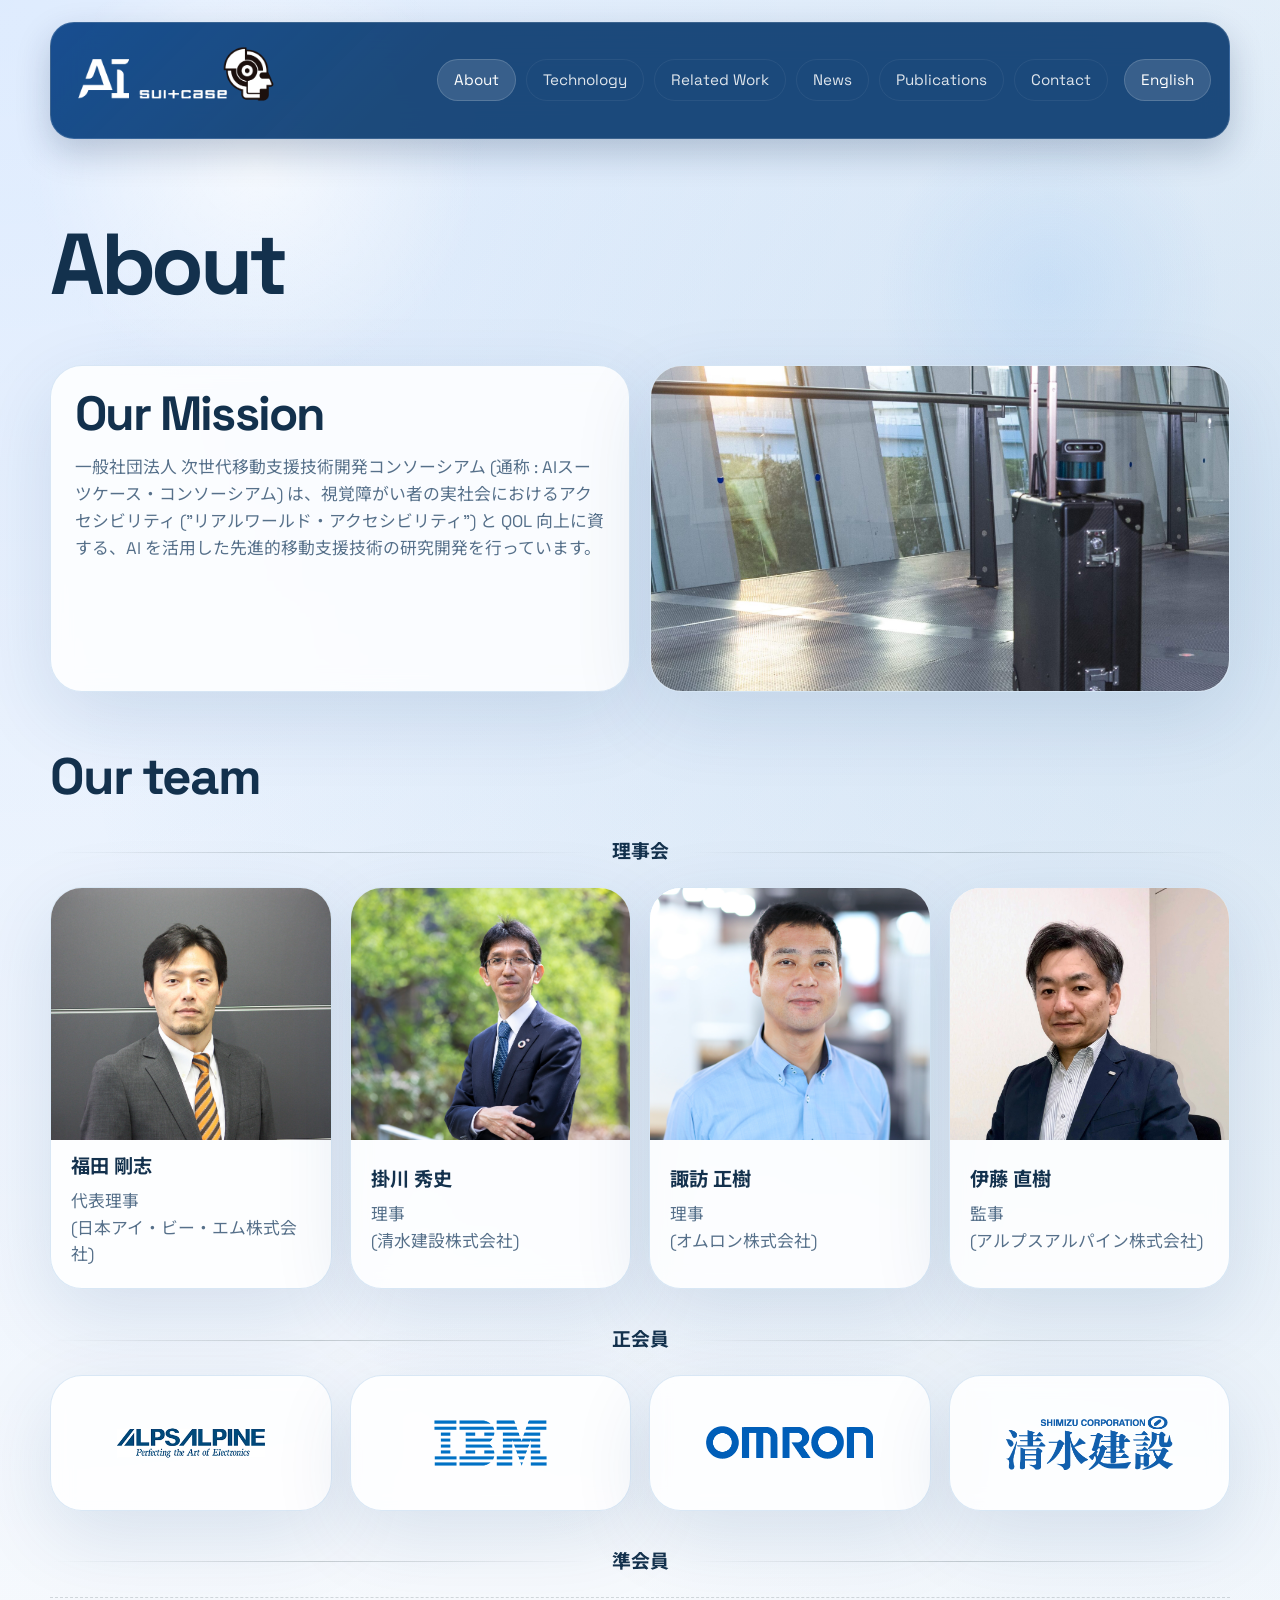
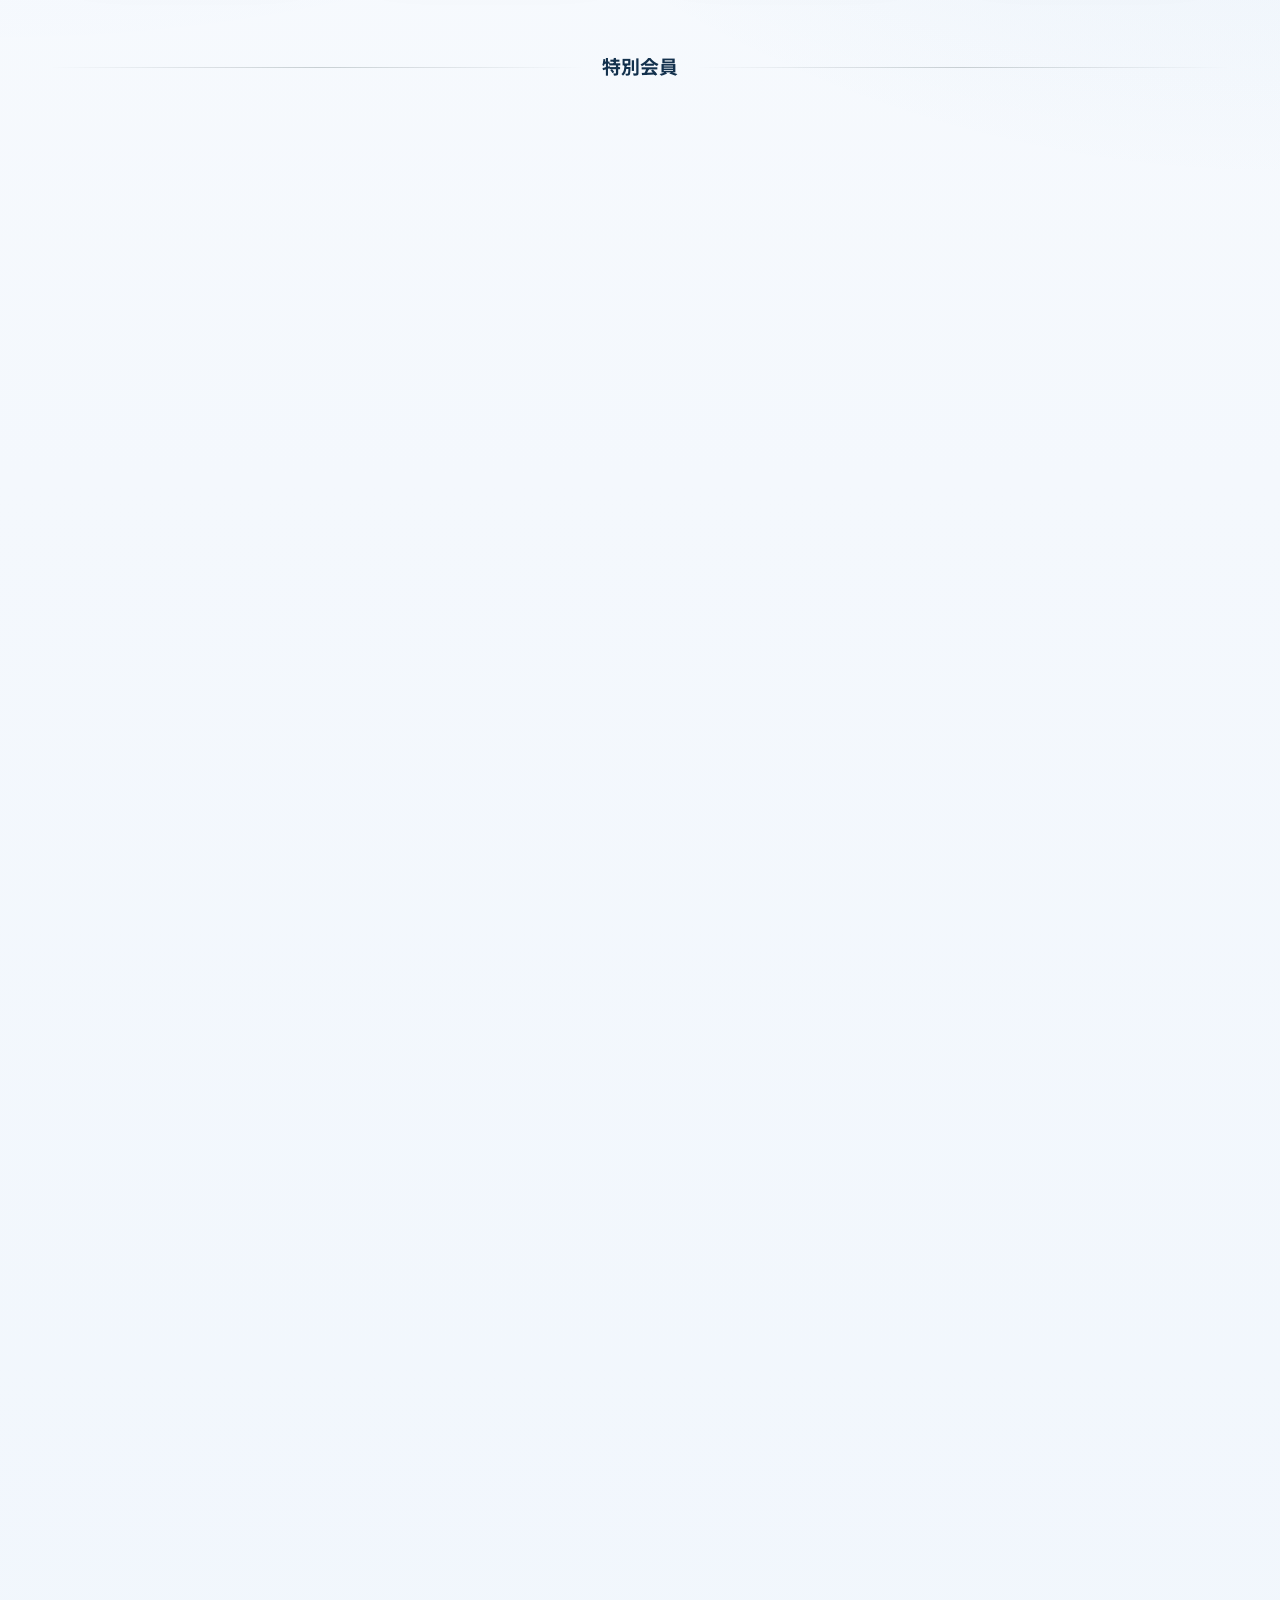
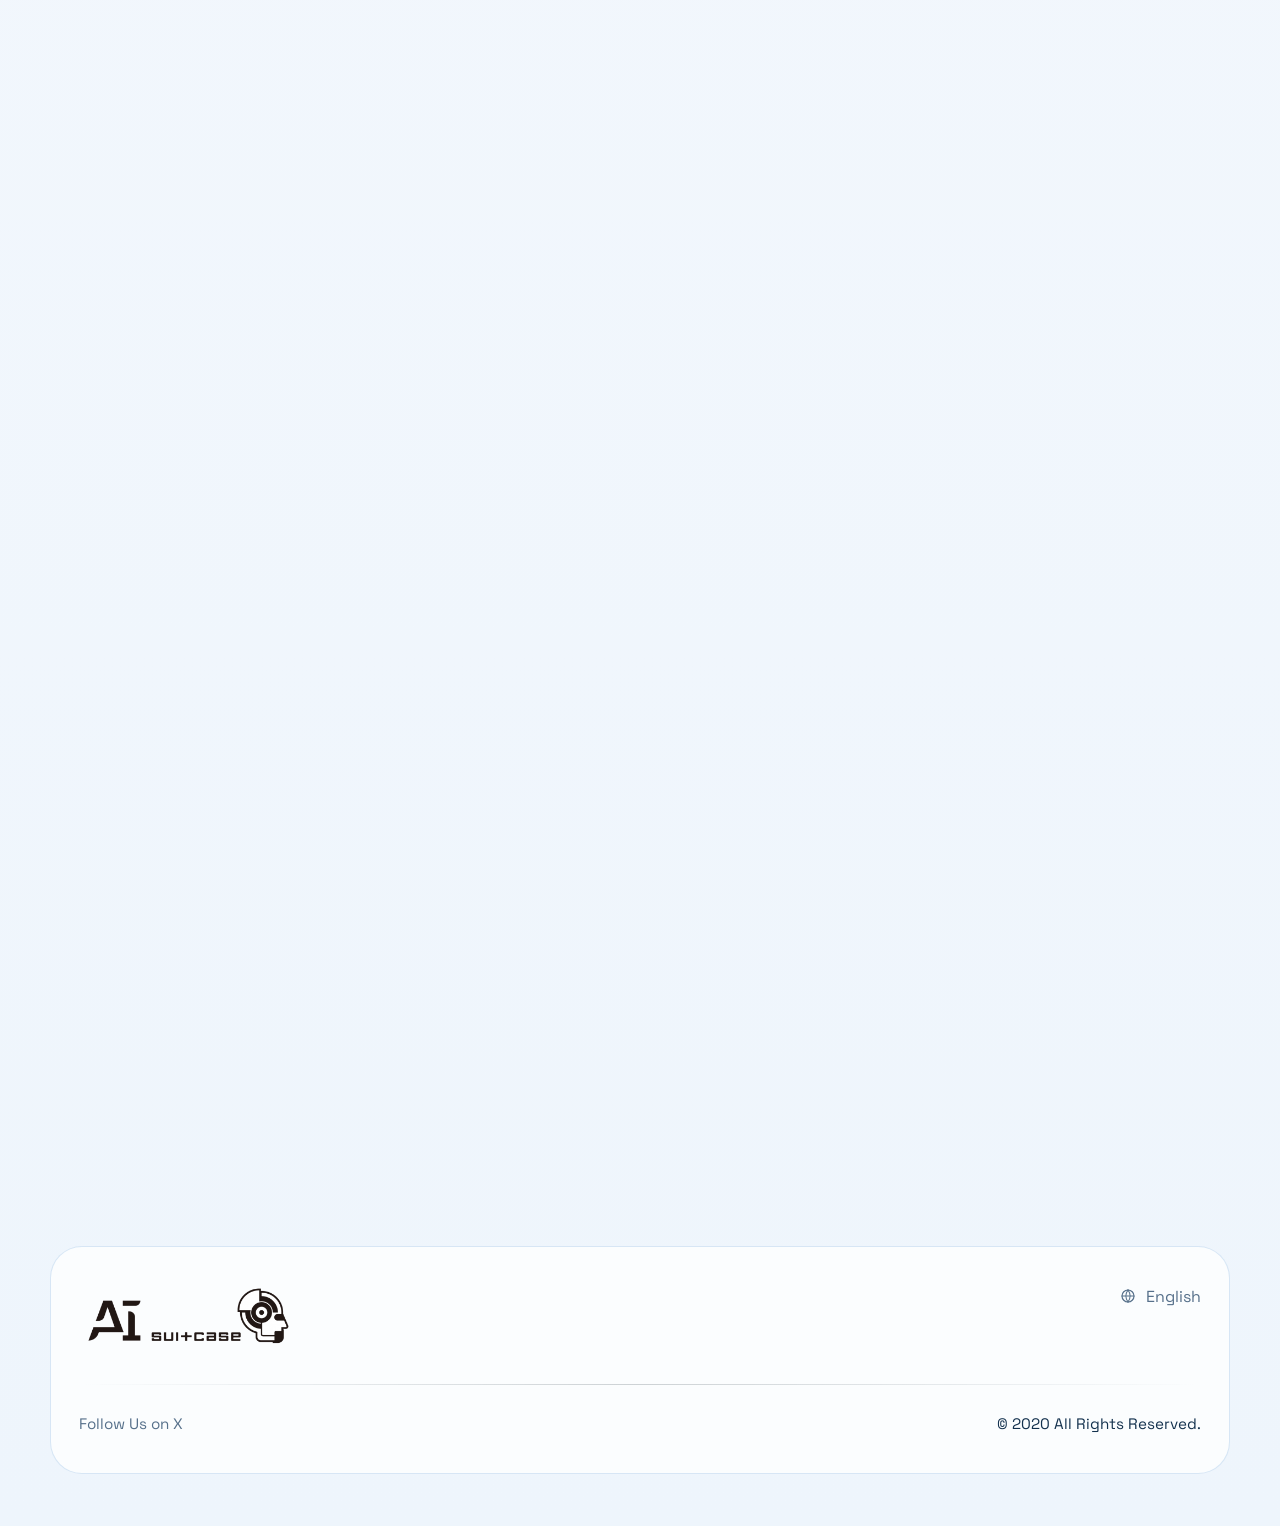
==== commit 1152f51c: "Add ICOMA supporting member" ====
--- a/docs/about/index.html
+++ b/docs/about/index.html
@@ -15,7 +15,7 @@
           <header class="site-header">
             <div class="header-inner">
               <a class="brand" href="../">
-                <img class="brand-logo" src="../assets/media/logo-header.png" alt="AIスーツケース">
+                <img class="brand-logo" src="../assets/media/logo-header.png" alt="一般社団法人 次世代移動支援技術開発コンソーシアム">
               </a>
               <button class="nav-toggle" type="button" aria-expanded="false" aria-controls="site-nav">Menu</button>
               <nav class="site-nav" id="site-nav">
@@ -45,7 +45,7 @@
     <article class="member-card surface reveal member-card-compact"><img src="../assets/media/member-asakawa.jpg" alt="浅川 智恵子" loading="lazy"><div><h3><a href="https://researcher.watson.ibm.com/researcher/view.php?person=us-chiekoa" target="_blank" rel="noreferrer">浅川 智恵子</a></h3><p>カーネギーメロン大学<br>IBM Corporation</p></div></article><article class="member-card surface reveal member-card-compact"><img src="../assets/media/member-sato.png" alt="佐藤 大介" loading="lazy"><div><h3><a href="https://www.ri.cmu.edu/ri-people/daisuke-sato/" target="_blank" rel="noreferrer">佐藤 大介</a></h3><p>カーネギーメロン大学</p></div></article>
   </div>
   <div class="about-rule reveal"><span class="about-rule-line"></span><h3>賛助会員</h3><span class="about-rule-line"></span></div>
-  <ul class="about-support-list surface reveal"><li>慶應義塾大学</li><li>早稲田大学 先進理工学研究科 物理学及応用物理学専攻 森島繁生研究室</li><li><a href="https://www.moudouken.net/" target="_blank" rel="noreferrer">日本盲導犬協会</a></li><li><a href="https://www.ace.jp/" target="_blank" rel="noreferrer">エース株式会社</a></li><li><a href="https://www.miraikan.jst.go.jp/" target="_blank" rel="noreferrer">日本科学未来館</a></li><li><a href="https://unit.aist.go.jp/rihsa/" target="_blank" rel="noreferrer">産業技術総合研究所 人間社会拡張研究部門</a></li><li><a href="https://heroz.co.jp/" target="_blank" rel="noreferrer">HEROZ株式会社</a></li></ul>
+  <ul class="about-support-list surface reveal"><li>慶應義塾大学</li><li>早稲田大学 先進理工学研究科 物理学及応用物理学専攻 森島繁生研究室</li><li><a href="https://www.moudouken.net/" target="_blank" rel="noreferrer">日本盲導犬協会</a></li><li><a href="https://www.ace.jp/" target="_blank" rel="noreferrer">エース株式会社</a></li><li><a href="https://www.miraikan.jst.go.jp/" target="_blank" rel="noreferrer">日本科学未来館</a></li><li><a href="https://unit.aist.go.jp/rihsa/" target="_blank" rel="noreferrer">産業技術総合研究所 人間社会拡張研究部門</a></li><li><a href="https://heroz.co.jp/" target="_blank" rel="noreferrer">HEROZ株式会社</a></li><li><a href="https://www.icoma.co.jp/" target="_blank" rel="noreferrer">株式会社ICOMA</a></li></ul>
 </section>
 
 <section class="section reveal">
@@ -65,7 +65,7 @@
       <a class="button" href="../technology/">Learn More</a>
     </div>
   </div>
-  <div class="about-tech-grid"><article class="about-tech-card surface reveal"><img class="about-tech-icon" src="../assets/media/tech-tactile.png" alt="触覚インターフェイス" loading="lazy"><h3>触覚インターフェイス</h3><a class="about-tech-sponsor" href="https://www.alpsalpine.com/j/" target="_blank" rel="noreferrer"><img src="../assets/media/about-tech-sponsor-alps-jp.png" alt="" loading="lazy"></a></article><article class="about-tech-card surface reveal"><img class="about-tech-icon" src="../assets/media/tech-vision.png" alt="画像認識" loading="lazy"><h3>画像認識</h3><a class="about-tech-sponsor" href="https://www.omron.co.jp/" target="_blank" rel="noreferrer"><img src="../assets/media/about-tech-sponsor-omron-jp.png" alt="" loading="lazy"></a></article><article class="about-tech-card surface reveal"><img class="about-tech-icon" src="../assets/media/about-tech-dialogue.png" alt="対話AI・行動/環境認識・クラウド技術" loading="lazy"><h3>対話AI・行動/環境認識・クラウド技術</h3><a class="about-tech-sponsor" href="https://www.ibm.com/jp-ja/about" target="_blank" rel="noreferrer"><img src="../assets/media/about-tech-sponsor-ibm-jp.png" alt="" loading="lazy"></a></article><article class="about-tech-card surface reveal"><img class="about-tech-icon" src="../assets/media/tech-navigation.png" alt="ロボット技術・測位/ナビゲーション" loading="lazy"><h3>ロボット技術・測位/ナビゲーション</h3><a class="about-tech-sponsor" href="https://www.shimz.co.jp/" target="_blank" rel="noreferrer"><img src="../assets/media/about-tech-sponsor-shimizu-jp.png" alt="" loading="lazy"></a></article><article class="about-tech-card surface reveal"><img class="about-tech-icon" src="../assets/media/tech-mobility.png" alt="モビリティサービス" loading="lazy"><h3>モビリティサービス</h3></article><article class="about-tech-card surface reveal"><img class="about-tech-icon" src="../assets/media/tech-accessibility.png" alt="視覚障がい者支援技術" loading="lazy"><h3>視覚障がい者支援技術</h3><a class="about-tech-sponsor" href="https://www.cmu.edu/" target="_blank" rel="noreferrer"><img src="../assets/media/about-tech-sponsor-cmu.png" alt="" loading="lazy"></a></article></div>
+  <div class="about-tech-grid"><article class="about-tech-card surface reveal"><img class="about-tech-icon" src="../assets/media/tech-tactile.png" alt="触覚インターフェイス" loading="lazy"><h3>触覚インターフェイス</h3><a class="about-tech-sponsor" href="https://www.alpsalpine.com/j/" target="_blank" rel="noreferrer"><img src="../assets/media/about-tech-sponsor-alps-jp.png" alt="アルプスアルパイン株式会社" loading="lazy"></a></article><article class="about-tech-card surface reveal"><img class="about-tech-icon" src="../assets/media/tech-vision.png" alt="画像認識" loading="lazy"><h3>画像認識</h3><a class="about-tech-sponsor" href="https://www.omron.co.jp/" target="_blank" rel="noreferrer"><img src="../assets/media/about-tech-sponsor-omron-jp.png" alt="オムロン株式会社" loading="lazy"></a></article><article class="about-tech-card surface reveal"><img class="about-tech-icon" src="../assets/media/about-tech-dialogue.png" alt="対話AI・行動/環境認識・クラウド技術" loading="lazy"><h3>対話AI・行動/環境認識・クラウド技術</h3><a class="about-tech-sponsor" href="https://www.ibm.com/jp-ja/about" target="_blank" rel="noreferrer"><img src="../assets/media/about-tech-sponsor-ibm-jp.png" alt="日本アイ・ビー・エム株式会社" loading="lazy"></a></article><article class="about-tech-card surface reveal"><img class="about-tech-icon" src="../assets/media/tech-navigation.png" alt="ロボット技術・測位/ナビゲーション" loading="lazy"><h3>ロボット技術・測位/ナビゲーション</h3><a class="about-tech-sponsor" href="https://www.shimz.co.jp/" target="_blank" rel="noreferrer"><img src="../assets/media/about-tech-sponsor-shimizu-jp.png" alt="清水建設株式会社" loading="lazy"></a></article><article class="about-tech-card surface reveal"><img class="about-tech-icon" src="../assets/media/tech-mobility.png" alt="モビリティサービス" loading="lazy"><h3>モビリティサービス</h3></article><article class="about-tech-card surface reveal"><img class="about-tech-icon" src="../assets/media/tech-accessibility.png" alt="視覚障がい者支援技術" loading="lazy"><h3>視覚障がい者支援技術</h3><a class="about-tech-sponsor" href="https://www.cmu.edu/" target="_blank" rel="noreferrer"><img src="../assets/media/about-tech-sponsor-cmu.png" alt="カーネギーメロン大学" loading="lazy"></a></article></div>
 </section>
 
 <section class="section split-section about-contact-grid reveal">
@@ -76,7 +76,7 @@
       <a class="button" href="../contact/">Contact Us</a>
     </div>
   </div>
-  <div class="split-media surface"><img src="../assets/media/home-contact.jpg" alt="Contact and field activity" loading="lazy"></div>
+  <div class="split-media surface"><img src="../assets/media/home-contact.jpg" alt="実験中のメンバーの様子" loading="lazy"></div>
 </section>
           </main>
 
@@ -84,7 +84,7 @@
   <div class="footer-shell">
     <div class="footer-row footer-row-top">
       <a class="footer-brand" href="../">
-        <img src="../assets/media/logo-footer.png" alt="AI Suitcase" loading="lazy">
+        <img src="../assets/media/logo-footer.png" alt="一般社団法人 次世代移動支援技術開発コンソーシアム" loading="lazy">
       </a>
       <div class="footer-row-action">
         <a class="footer-language-link" href="../en/about/"><svg viewBox="0 0 24 24" aria-hidden="true"><circle cx="12" cy="12" r="9"></circle><path d="M3 12h18"></path><path d="M12 3a15 15 0 0 1 0 18"></path><path d="M12 3a15 15 0 0 0 0 18"></path></svg><span>English</span></a>
@@ -93,7 +93,7 @@
     <div class="footer-rule"></div>
     <div class="footer-row footer-row-bottom">
       <div class="footer-row-action">
-        <a class="footer-follow-link" href="https://twitter.com/AISuitcaseCAAMP" target="_blank" rel="noreferrer" aria-label="Follow AI Suitcase on X">Follow Us on X</a>
+        <a class="footer-follow-link" href="https://twitter.com/AISuitcaseCAAMP" target="_blank" rel="noreferrer" aria-label="AIスーツケース・コンソーシアムのXをフォロー">Follow Us on X</a>
       </div>
       <p class="footer-copy">© 2020 All Rights Reserved.</p>
     </div>
--- a/docs/assets/site.css
+++ b/docs/assets/site.css
@@ -83,7 +83,7 @@
   position: sticky;
   top: 0;
   z-index: 20;
-  padding: 16px 20px 0;
+  padding: 22px 20px 0;
 }
 
 .header-inner {
@@ -176,6 +176,8 @@
 .nav-toggle {
   display: none;
   appearance: none;
+  align-items: center;
+  justify-content: center;
   border: 1px solid rgba(255, 255, 255, 0.14);
   background: rgba(255, 255, 255, 0.14);
   color: #fff;
@@ -184,18 +186,19 @@
   padding: 0 16px;
   font: inherit;
   font-weight: 700;
+  line-height: 1;
   letter-spacing: 0.04em;
   box-shadow: inset 0 1px 0 rgba(255, 255, 255, 0.08);
 }
 
 .site-main {
-  padding: 28px 20px 80px;
+  padding: 40px 20px 112px;
 }
 
 .hero,
 .section {
   max-width: var(--content);
-  margin: 0 auto 24px;
+  margin: 0 auto 36px;
 }
 
 .hero {
@@ -203,7 +206,7 @@
   grid-template-columns: minmax(0, 1.05fr) minmax(320px, 0.95fr);
   gap: 28px;
   align-items: center;
-  padding: 40px 0 8px;
+  padding: 56px 0 16px;
 }
 
 .page-hero {
@@ -460,7 +463,7 @@
 .split-section {
   display: grid;
   grid-template-columns: minmax(0, 0.9fr) minmax(0, 1.1fr);
-  gap: 20px;
+  gap: 28px;
   align-items: stretch;
 }
 
@@ -468,8 +471,8 @@
   display: flex;
   flex-direction: column;
   justify-content: center;
-  gap: 16px;
-  padding: 8px 0;
+  gap: 20px;
+  padding: 14px 0;
 }
 
 .split-copy.surface,
@@ -492,7 +495,7 @@
   display: flex;
   align-items: center;
   justify-content: center;
-  min-height: 112px;
+  min-height: 136px;
   padding: 18px;
   border-radius: var(--radius-lg);
   border: 1px solid var(--border);
@@ -505,7 +508,8 @@
 }
 
 .logo-chip img {
-  max-height: 44px;
+  max-width: 72%;
+  max-height: 56px;
   width: auto;
   object-fit: contain;
 }
@@ -536,7 +540,7 @@
 }
 
 .about-page-title {
-  padding-top: 32px;
+  padding-top: 44px;
 }
 
 .about-page-title h1 {
@@ -567,11 +571,19 @@
   max-width: 60rem;
 }
 
+.about-inline-video {
+  min-height: 100%;
+}
+
 .about-inline-video video {
   width: 100%;
-  aspect-ratio: 4 / 3;
+  height: 100%;
+  min-height: 100%;
+  aspect-ratio: auto;
   object-fit: cover;
   background: #000;
+  transform: scale(1.06);
+  transform-origin: center;
 }
 
 .about-rule {
@@ -579,7 +591,7 @@
   grid-template-columns: 1fr auto 1fr;
   gap: 18px;
   align-items: center;
-  margin: 28px 0 18px;
+  margin: 40px 0 24px;
 }
 
 .about-rule h3 {
@@ -683,7 +695,7 @@
   align-items: end;
   justify-content: space-between;
   gap: 24px;
-  margin-bottom: 22px;
+  margin-bottom: 30px;
 }
 
 .about-tech-grid {
@@ -716,13 +728,14 @@
   display: flex;
   align-items: center;
   justify-content: center;
-  min-height: 52px;
+  width: min(100%, 176px);
+  height: 56px;
+  padding: 8px 12px;
 }
 
 .about-tech-sponsor img {
-  width: auto;
-  max-width: 76%;
-  max-height: 42px;
+  width: 100%;
+  height: 100%;
   object-fit: contain;
 }
 
@@ -732,7 +745,7 @@
 
 .page-title-section,
 .technology-page-title {
-  padding-top: 32px;
+  padding-top: 44px;
 }
 
 .page-title-panel,
@@ -756,7 +769,7 @@
   grid-template-columns: 1fr auto 1fr;
   gap: 18px;
   align-items: center;
-  margin-bottom: 22px;
+  margin-bottom: 30px;
 }
 
 .section-divider-title h2 {
@@ -956,14 +969,15 @@
   display: flex;
   align-items: center;
   justify-content: center;
-  min-height: 56px;
+  width: min(100%, 176px);
+  height: 56px;
+  padding: 8px 12px;
   margin-top: auto;
 }
 
 .technology-card-sponsor img {
-  width: auto;
-  max-width: 78%;
-  max-height: 44px;
+  width: 100%;
+  height: 100%;
   object-fit: contain;
 }
 
@@ -1032,7 +1046,7 @@
 }
 
 .site-footer {
-  padding: 0 20px 36px;
+  padding: 8px 20px 52px;
 }
 
 .footer-shell {
@@ -1126,7 +1140,7 @@
 
 @media (max-width: 1040px) {
   .site-header {
-    padding: 14px 14px 0;
+    padding: 18px 14px 0;
   }
 
   .header-inner {
@@ -1176,7 +1190,8 @@
   }
 
   .hero {
-    padding-top: 20px;
+    padding-top: 32px;
+    padding-bottom: 12px;
   }
 
   .hero-copy,
@@ -1224,7 +1239,7 @@
 
 @media (max-width: 680px) {
   .site-header {
-    padding: 12px 12px 0;
+    padding: 16px 12px 0;
   }
 
   .header-inner {
@@ -1315,7 +1330,7 @@
   }
 
   .site-main {
-    padding: 20px 12px 56px;
+    padding: 28px 12px 72px;
   }
 
   .hero,
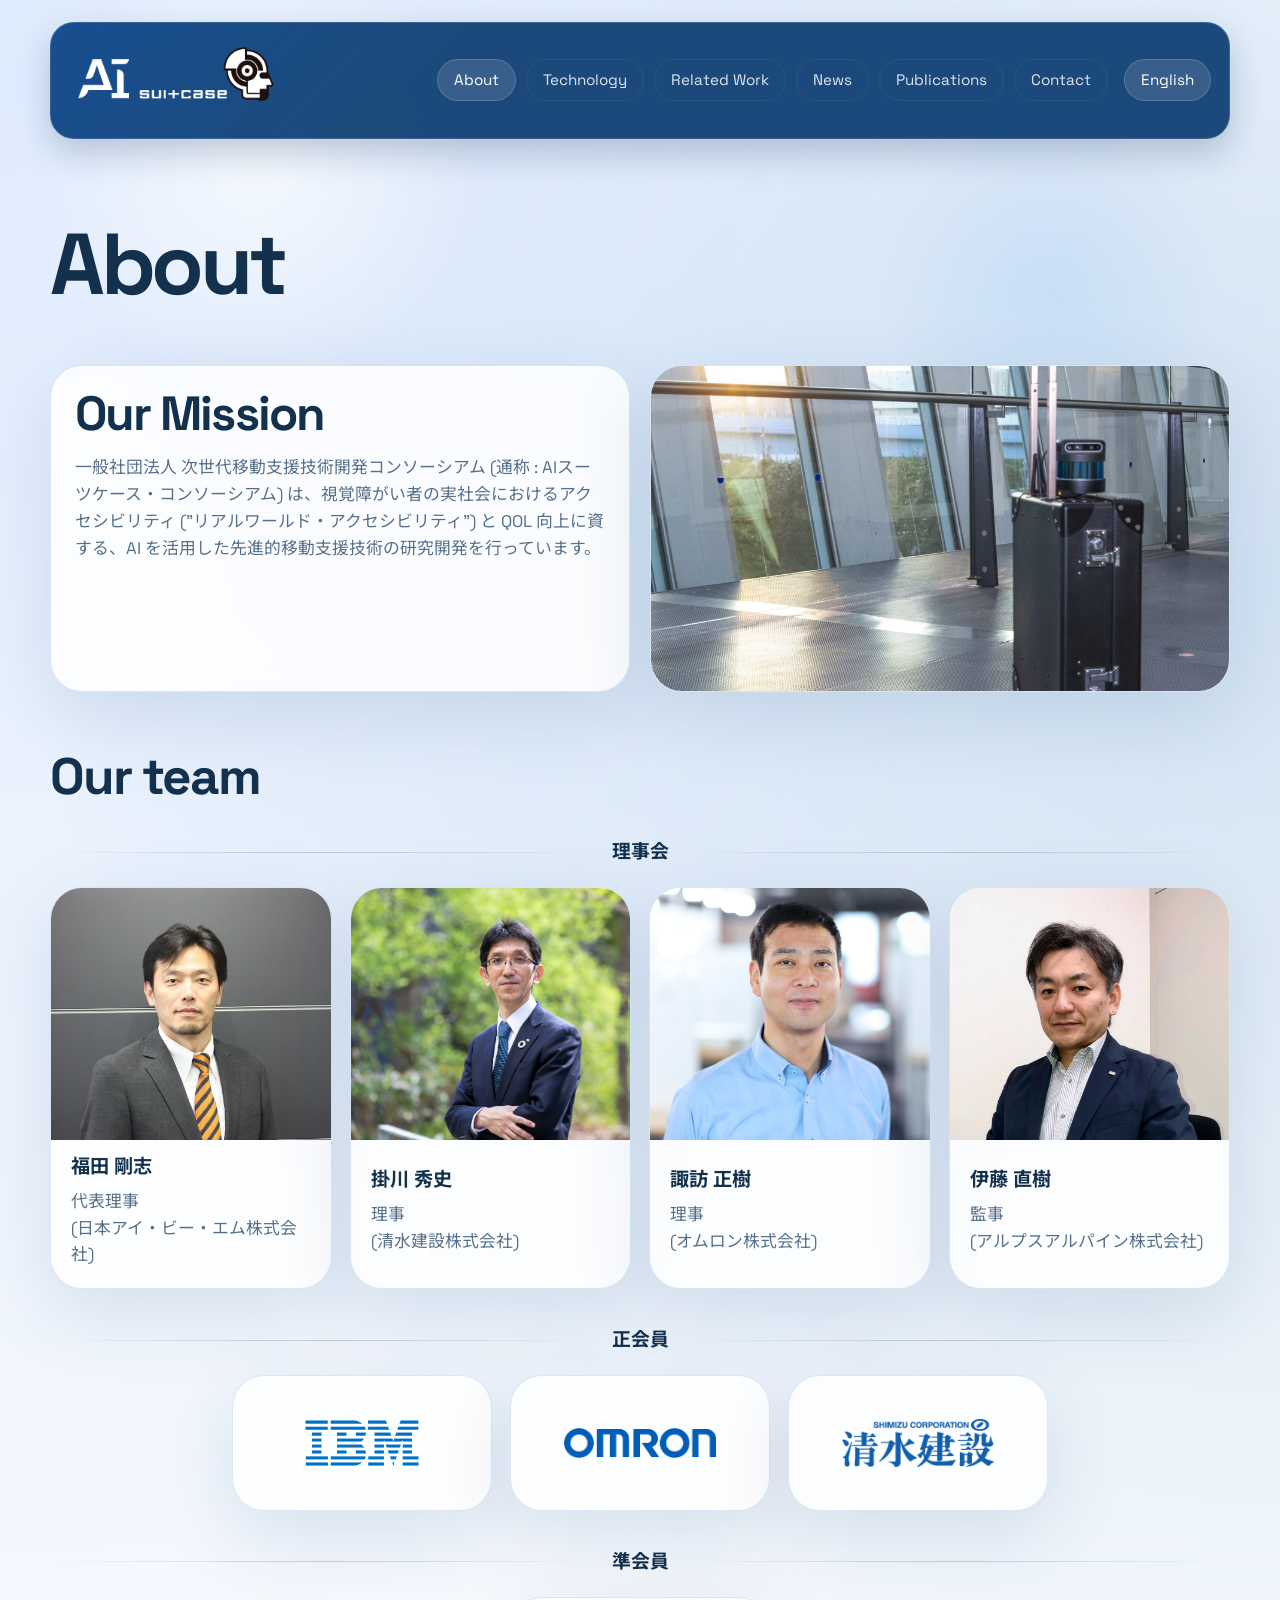
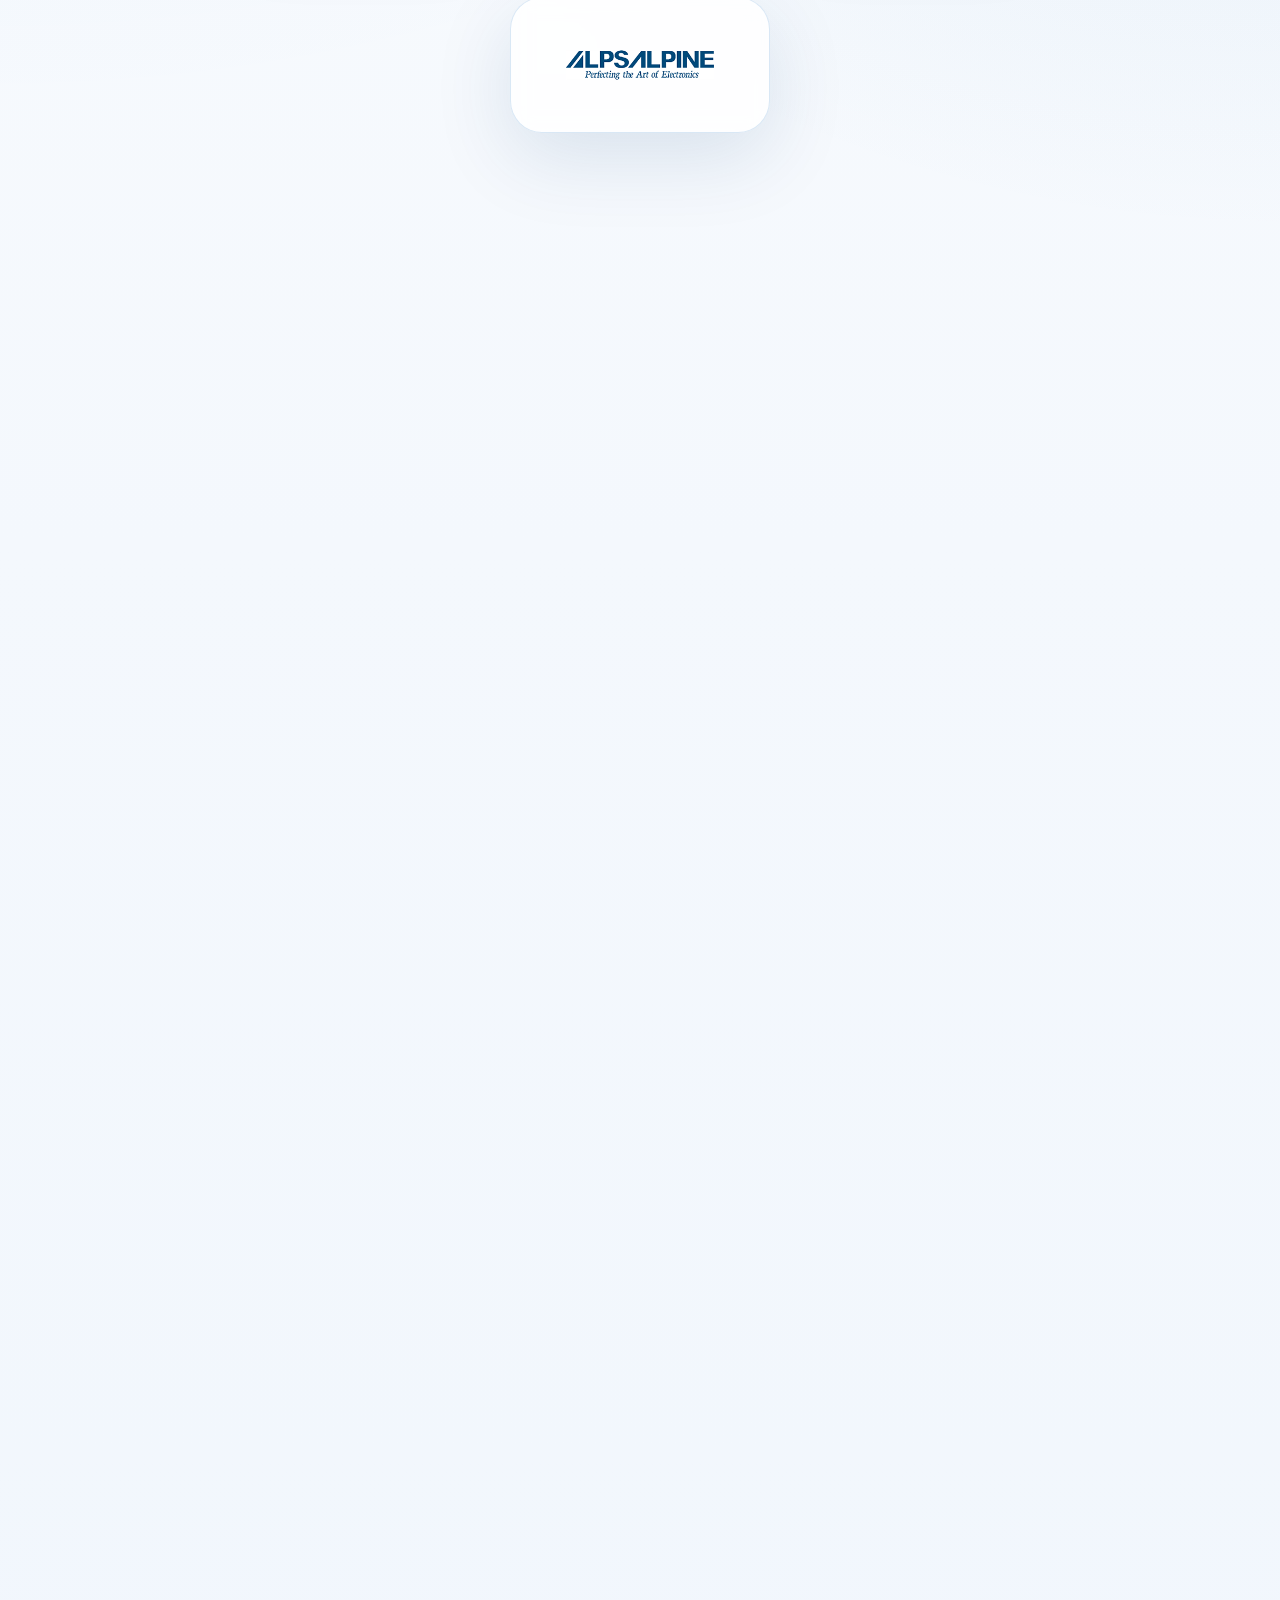
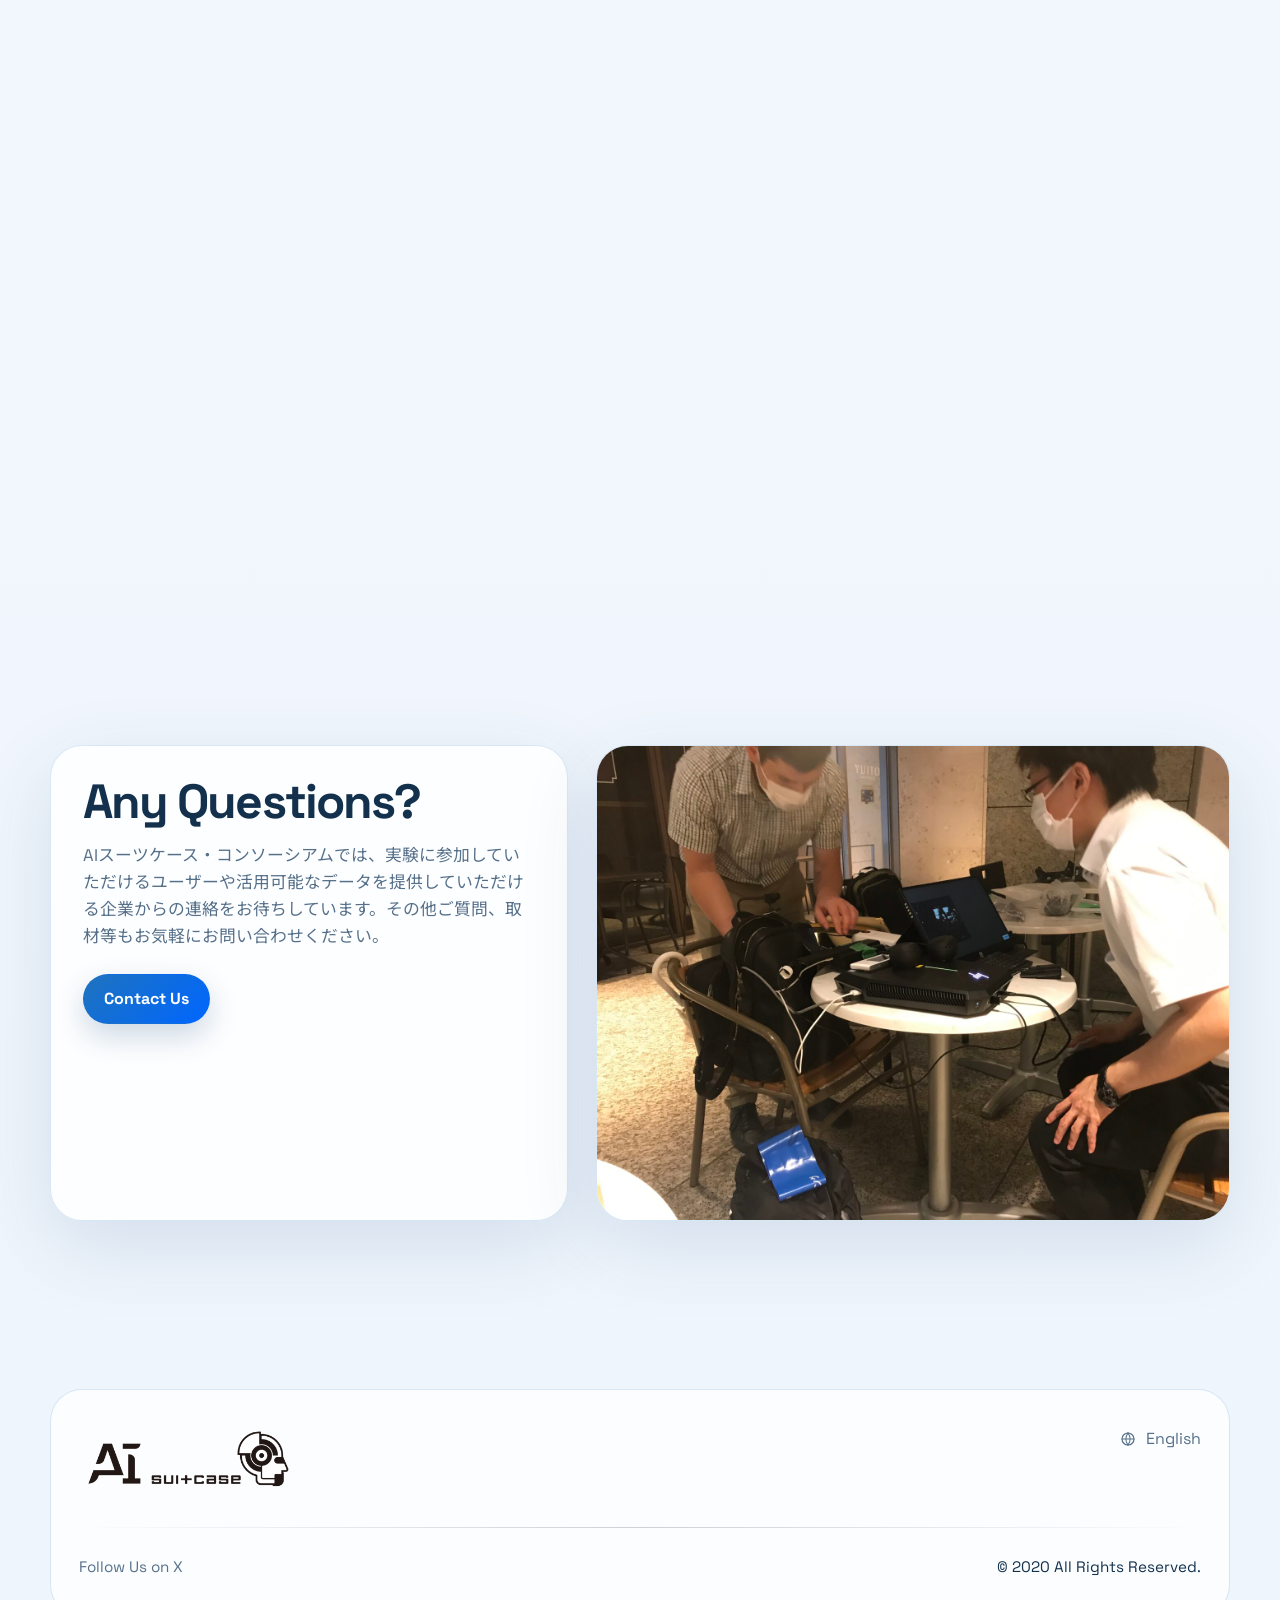
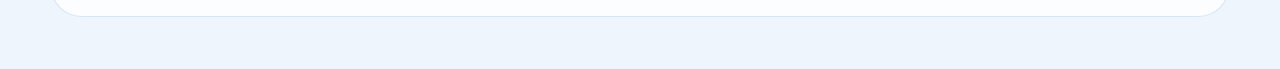
==== commit 76a9e80b: "Sync from preview 769023344d0204db1831521e4e6173aac12e201f" ====
--- a/docs/about/index.html
+++ b/docs/about/index.html
@@ -37,12 +37,12 @@
     <article class="member-card surface reveal"><img src="../assets/media/member-fukuda.jpg" alt="福田 剛志" loading="lazy"><div><h3>福田 剛志</h3><p>代表理事<br>(日本アイ・ビー・エム株式会社)</p></div></article><article class="member-card surface reveal"><img src="../assets/media/member-kakegawa.jpg" alt="掛川 秀史" loading="lazy"><div><h3>掛川 秀史</h3><p>理事<br>(清水建設株式会社)</p></div></article><article class="member-card surface reveal"><img src="../assets/media/member-suwa.jpg" alt="諏訪 正樹" loading="lazy"><div><h3>諏訪 正樹</h3><p>理事<br>(オムロン株式会社)</p></div></article><article class="member-card surface reveal"><img src="../assets/media/member-ito.jpeg" alt="伊藤 直樹" loading="lazy"><div><h3>伊藤 直樹</h3><p>監事<br>(アルプスアルパイン株式会社)</p></div></article>
   </div>
   <div class="about-rule reveal"><span class="about-rule-line"></span><h3>正会員</h3><span class="about-rule-line"></span></div>
-  <div class="about-logo-grid"><a class="about-logo-panel surface reveal" href="https://www.alpsalpine.com/j/" target="_blank" rel="noreferrer"><img src="../assets/media/about-primary-alps-jp.png" alt="アルプスアルパイン株式会社" loading="lazy"></a><a class="about-logo-panel surface reveal" href="https://www.ibm.com/jp-ja" target="_blank" rel="noreferrer"><img src="../assets/media/about-primary-ibm-jp.png" alt="日本アイ・ビー・エム株式会社" loading="lazy"></a><a class="about-logo-panel surface reveal" href="https://www.omron.co.jp/" target="_blank" rel="noreferrer"><img src="../assets/media/about-primary-omron-jp.png" alt="オムロン株式会社" loading="lazy"></a><a class="about-logo-panel surface reveal" href="https://www.shimz.co.jp/" target="_blank" rel="noreferrer"><img src="../assets/media/about-primary-shimizu-jp.png" alt="清水建設株式会社" loading="lazy"></a></div>
+  <div class="about-logo-grid"><a class="about-logo-panel surface reveal" href="https://www.ibm.com/jp-ja" target="_blank" rel="noreferrer"><img src="../assets/media/about-primary-ibm-jp.png" alt="日本アイ・ビー・エム株式会社" loading="lazy"></a><a class="about-logo-panel surface reveal" href="https://www.omron.co.jp/" target="_blank" rel="noreferrer"><img src="../assets/media/about-primary-omron-jp.png" alt="オムロン株式会社" loading="lazy"></a><a class="about-logo-panel surface reveal" href="https://www.shimz.co.jp/" target="_blank" rel="noreferrer"><img src="../assets/media/about-primary-shimizu-jp.png" alt="清水建設株式会社" loading="lazy"></a></div>
   <div class="about-rule reveal"><span class="about-rule-line"></span><h3>準会員</h3><span class="about-rule-line"></span></div>
-  <div class="about-empty reveal"></div>
+  <div class="about-logo-grid"><a class="about-logo-panel surface reveal" href="https://www.alpsalpine.com/j/" target="_blank" rel="noreferrer"><img src="../assets/media/about-primary-alps-jp.png" alt="アルプスアルパイン株式会社" loading="lazy"></a></div>
   <div class="about-rule reveal"><span class="about-rule-line"></span><h3>特別会員</h3><span class="about-rule-line"></span></div>
   <div class="about-member-grid about-member-grid-distinguished">
-    <article class="member-card surface reveal member-card-compact"><img src="../assets/media/member-asakawa.jpg" alt="浅川 智恵子" loading="lazy"><div><h3><a href="https://researcher.watson.ibm.com/researcher/view.php?person=us-chiekoa" target="_blank" rel="noreferrer">浅川 智恵子</a></h3><p>カーネギーメロン大学<br>IBM Corporation</p></div></article><article class="member-card surface reveal member-card-compact"><img src="../assets/media/member-sato.png" alt="佐藤 大介" loading="lazy"><div><h3><a href="https://www.ri.cmu.edu/ri-people/daisuke-sato/" target="_blank" rel="noreferrer">佐藤 大介</a></h3><p>カーネギーメロン大学</p></div></article>
+    <article class="member-card surface reveal member-card-compact"><img src="../assets/media/member-asakawa.jpg" alt="浅川 智恵子" loading="lazy"><div><h3><a href="https://researcher.watson.ibm.com/researcher/view.php?person=us-chiekoa" target="_blank" rel="noreferrer">浅川 智恵子</a></h3><p>カーネギーメロン大学<br>慶應大学<br>日本科学未来館</p></div></article><article class="member-card surface reveal member-card-compact"><img src="../assets/media/member-sato.png" alt="佐藤 大介" loading="lazy"><div><h3><a href="https://www.ri.cmu.edu/ri-people/daisuke-sato/" target="_blank" rel="noreferrer">佐藤 大介</a></h3><p>カーネギーメロン大学</p></div></article>
   </div>
   <div class="about-rule reveal"><span class="about-rule-line"></span><h3>賛助会員</h3><span class="about-rule-line"></span></div>
   <ul class="about-support-list surface reveal"><li>慶應義塾大学</li><li>早稲田大学 先進理工学研究科 物理学及応用物理学専攻 森島繁生研究室</li><li><a href="https://www.moudouken.net/" target="_blank" rel="noreferrer">日本盲導犬協会</a></li><li><a href="https://www.ace.jp/" target="_blank" rel="noreferrer">エース株式会社</a></li><li><a href="https://www.miraikan.jst.go.jp/" target="_blank" rel="noreferrer">日本科学未来館</a></li><li><a href="https://unit.aist.go.jp/rihsa/" target="_blank" rel="noreferrer">産業技術総合研究所 人間社会拡張研究部門</a></li><li><a href="https://heroz.co.jp/" target="_blank" rel="noreferrer">HEROZ株式会社</a></li><li><a href="https://www.icoma.co.jp/" target="_blank" rel="noreferrer">株式会社ICOMA</a></li></ul>
--- a/docs/assets/site.css
+++ b/docs/assets/site.css
@@ -337,11 +337,20 @@
   border-radius: var(--radius-xl);
 }
 
+.hero-home .hero-image-frame {
+  min-height: 0;
+}
+
 .hero-image-frame img,
 .split-media img {
   width: 100%;
   height: 100%;
   object-fit: cover;
+}
+
+.hero-home .hero-image-frame img {
+  display: block;
+  height: auto;
 }
 
 .floating-note {
@@ -633,7 +642,8 @@
 }
 
 .about-logo-grid {
-  grid-template-columns: repeat(4, minmax(0, 1fr));
+  grid-template-columns: repeat(auto-fit, minmax(220px, 260px));
+  justify-content: center;
 }
 
 .about-logo-panel {
@@ -804,6 +814,22 @@
   text-align: center;
 }
 
+.news-twitter-embed-list {
+  display: grid;
+  gap: 20px;
+  width: min(100%, 560px);
+}
+
+.news-twitter-embed {
+  width: 100%;
+  overflow: hidden;
+}
+
+.news-twitter-embed iframe {
+  max-width: 100%;
+  margin-inline: auto !important;
+}
+
 .news-release-grid,
 .news-media-stack,
 .publication-archive {
@@ -1212,7 +1238,6 @@
   .card-grid-4,
   .metric-grid,
   .about-member-grid-board,
-  .about-logo-grid,
   .about-tech-grid,
   .about-mission-grid,
   .about-media-grid,
@@ -1279,7 +1304,6 @@
   .about-media-grid,
   .about-member-grid-board,
   .about-member-grid-distinguished,
-  .about-logo-grid,
   .about-tech-grid,
   .technology-card-grid,
   .technology-video-grid,
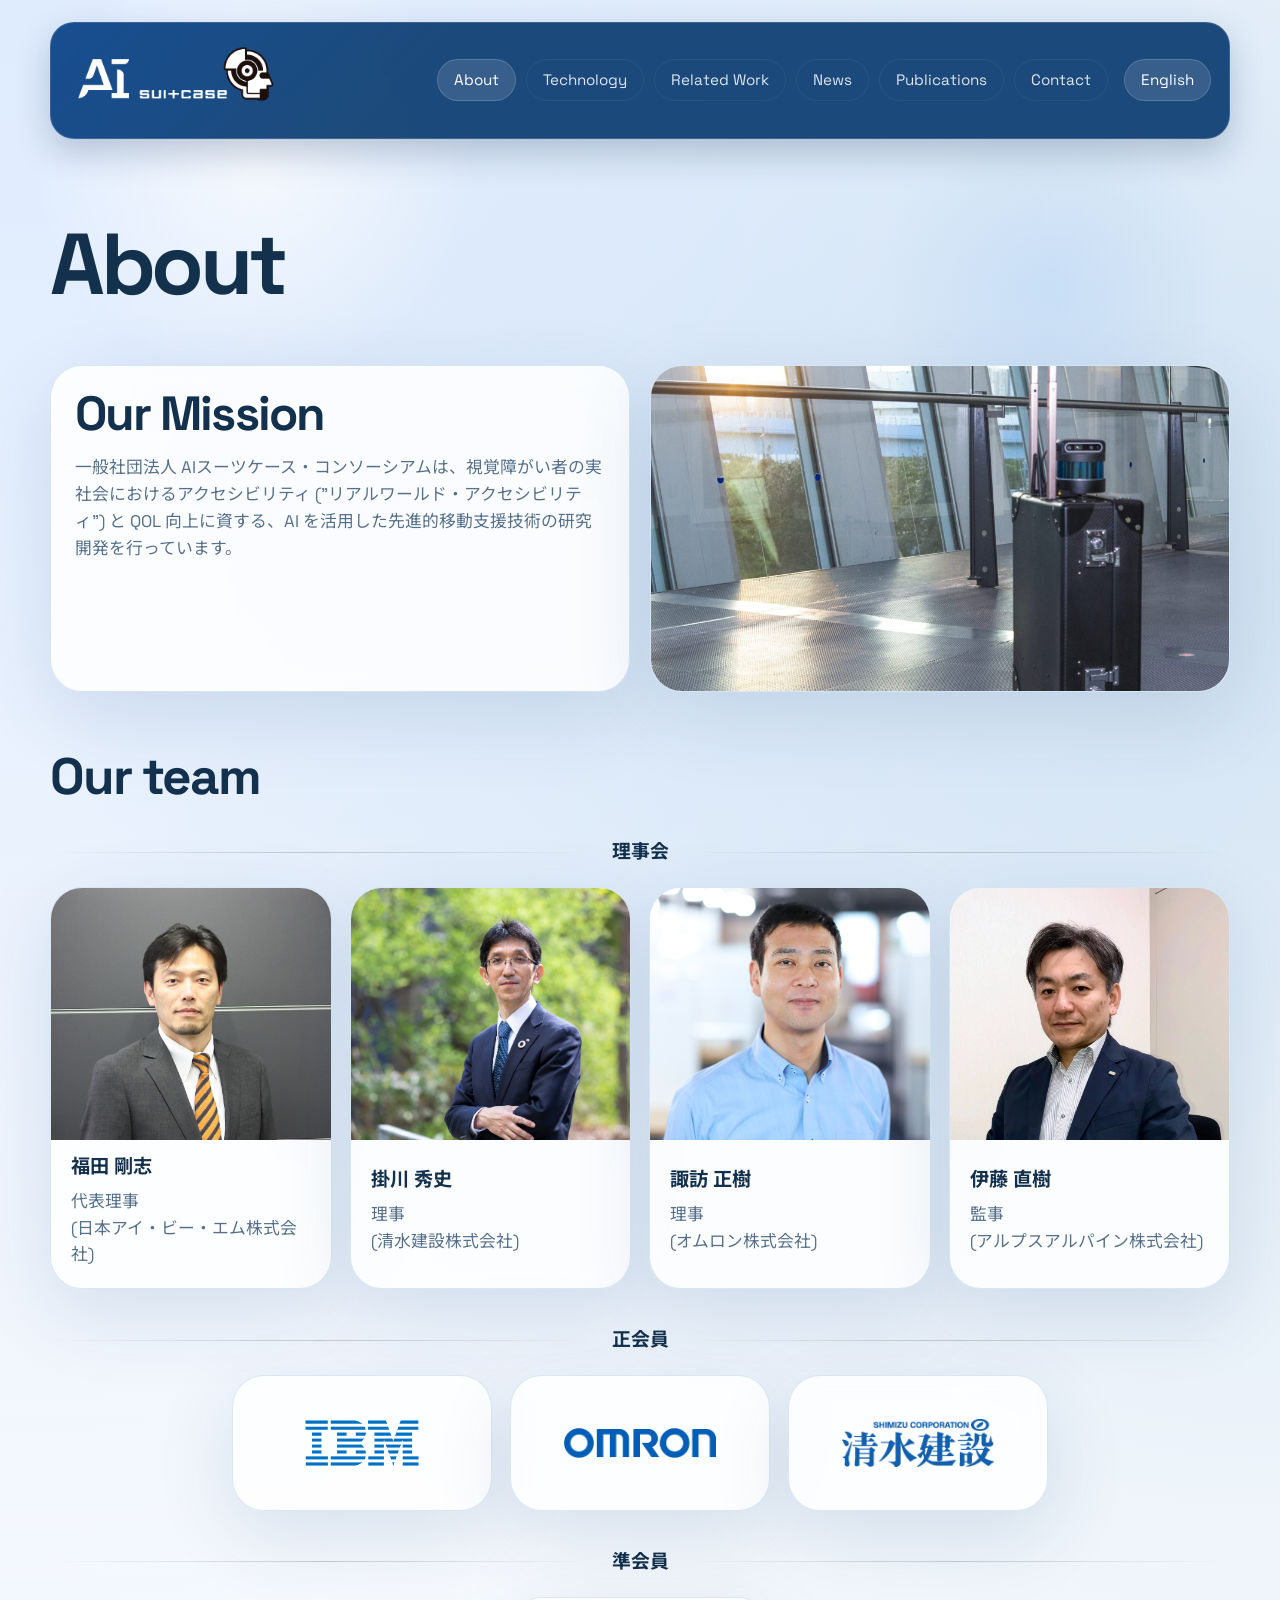
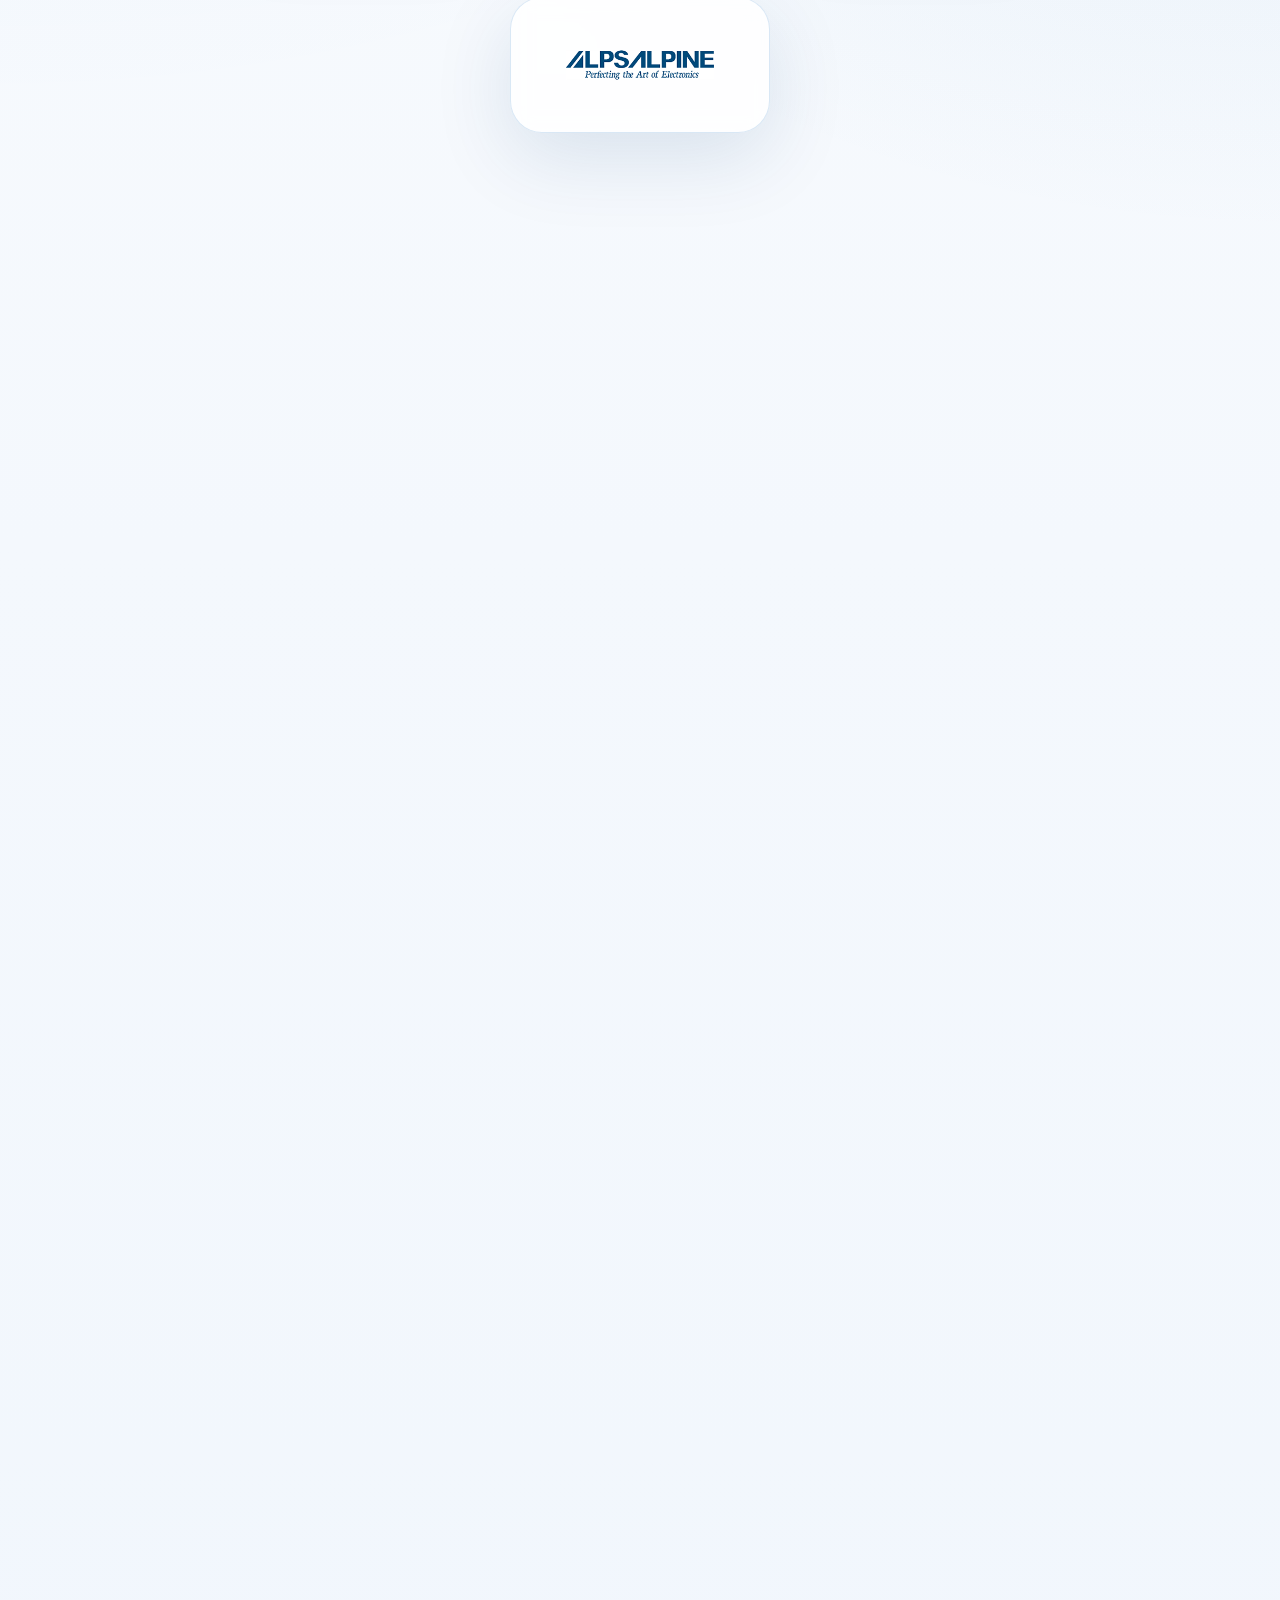
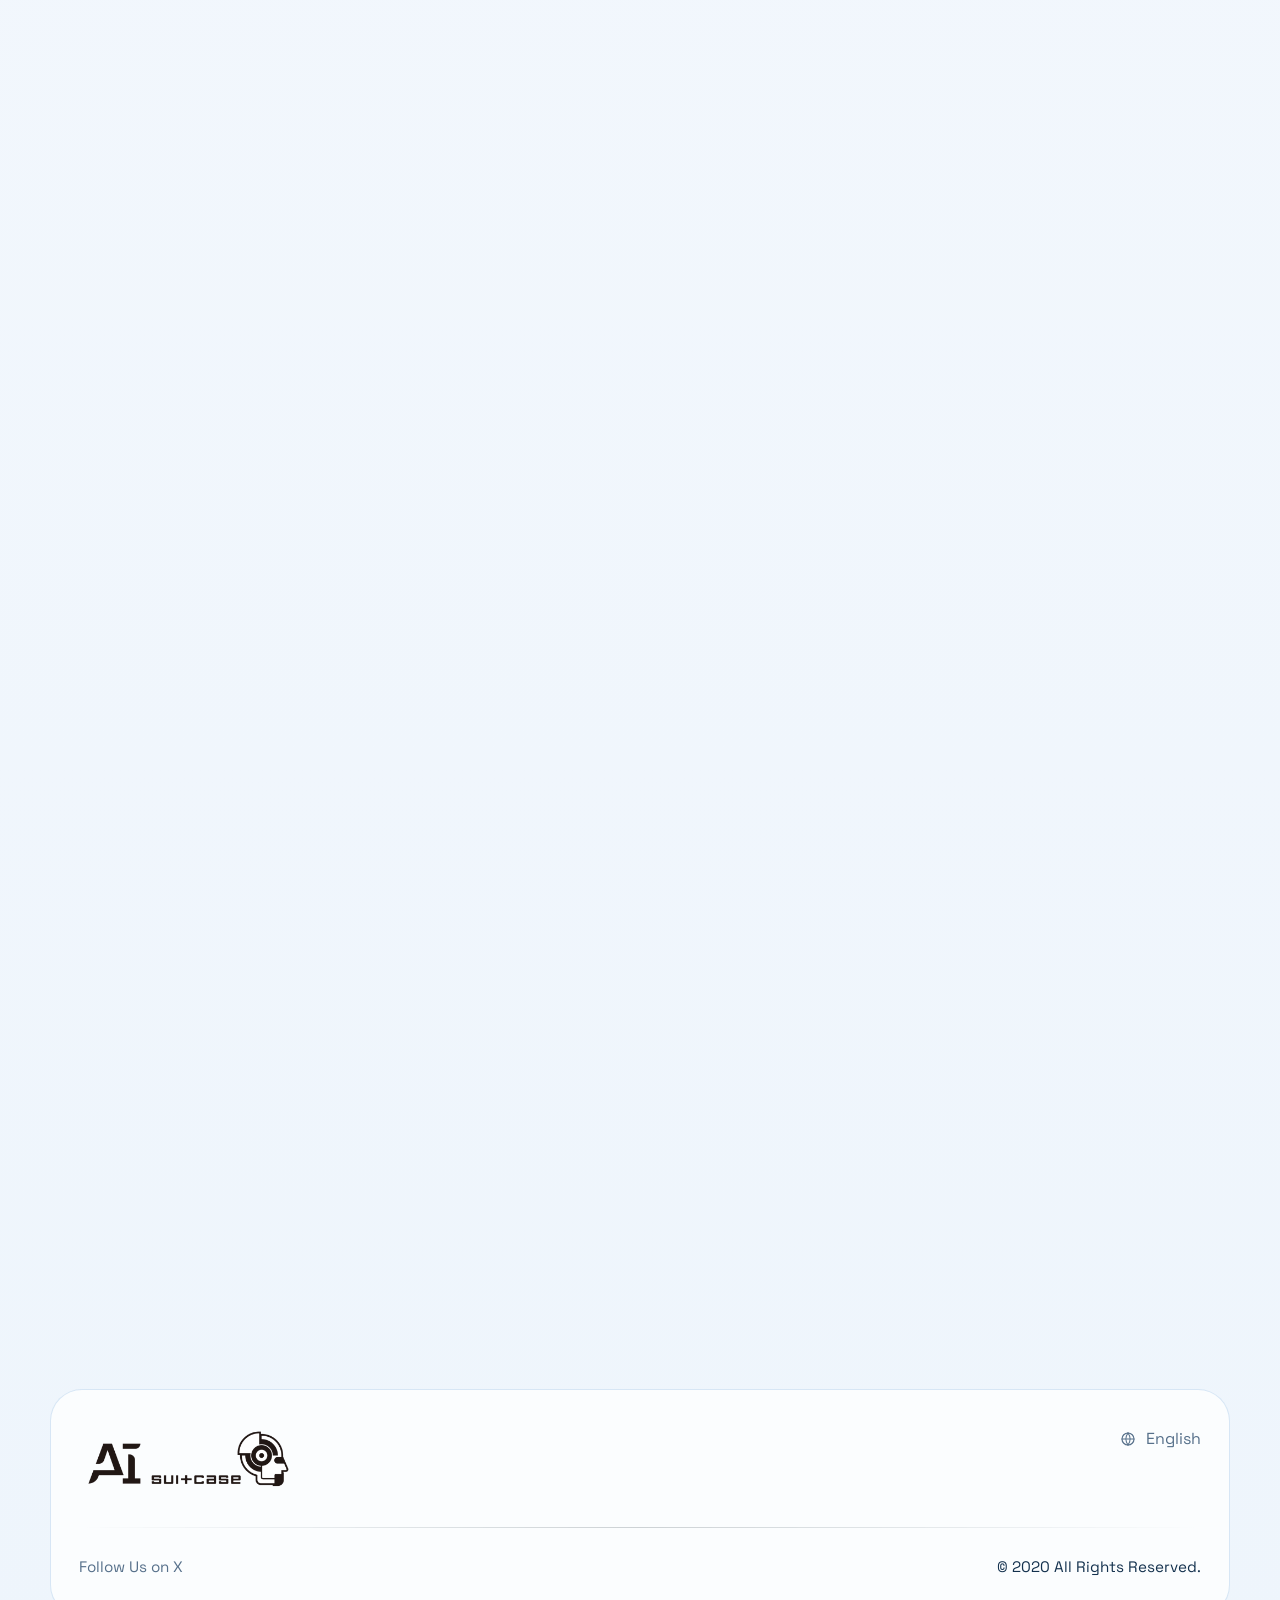
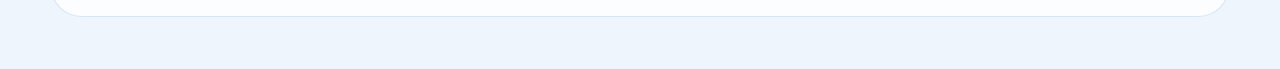
==== commit a8bd7762: "Sync from preview ea3517e6cb16c4715b9dbe02f470f0cb0346e62d" ====
--- a/docs/about/index.html
+++ b/docs/about/index.html
@@ -26,7 +26,7 @@
           </header>
 
           <main class="site-main">
-            <section class="section about-page-title reveal"> <h1>About</h1> </section> <section class="section about-mission-grid reveal"> <div class="surface about-mission-copy"> <h2>Our Mission</h2> <p>一般社団法人 次世代移動支援技術開発コンソーシアム (通称 : AIスーツケース・コンソーシアム) は、視覚障がい者の実社会におけるアクセシビリティ (&quot;リアルワールド・アクセシビリティ&quot;) と QOL 向上に資する、AI を活用した先進的移動支援技術の研究開発を行っています。</p> </div> <div class="video-shell surface about-inline-video"> <video autoplay muted loop playsinline preload="metadata" poster="../assets/media/hero-home.jpg"> <source src="../assets/media/ai-suitcase.mp4" type="video/mp4"> </video></div></section>
+            <section class="section about-page-title reveal"> <h1>About</h1> </section> <section class="section about-mission-grid reveal"> <div class="surface about-mission-copy"> <h2>Our Mission</h2> <p>一般社団法人 AIスーツケース・コンソーシアムは、視覚障がい者の実社会におけるアクセシビリティ (&quot;リアルワールド・アクセシビリティ&quot;) と QOL 向上に資する、AI を活用した先進的移動支援技術の研究開発を行っています。</p> </div> <div class="video-shell surface about-inline-video"> <video autoplay muted loop playsinline preload="metadata" poster="../assets/media/hero-home.jpg"> <source src="../assets/media/ai-suitcase.mp4" type="video/mp4"> </video></div></section>
 
 <section class="section reveal">
   <div class="section-heading">
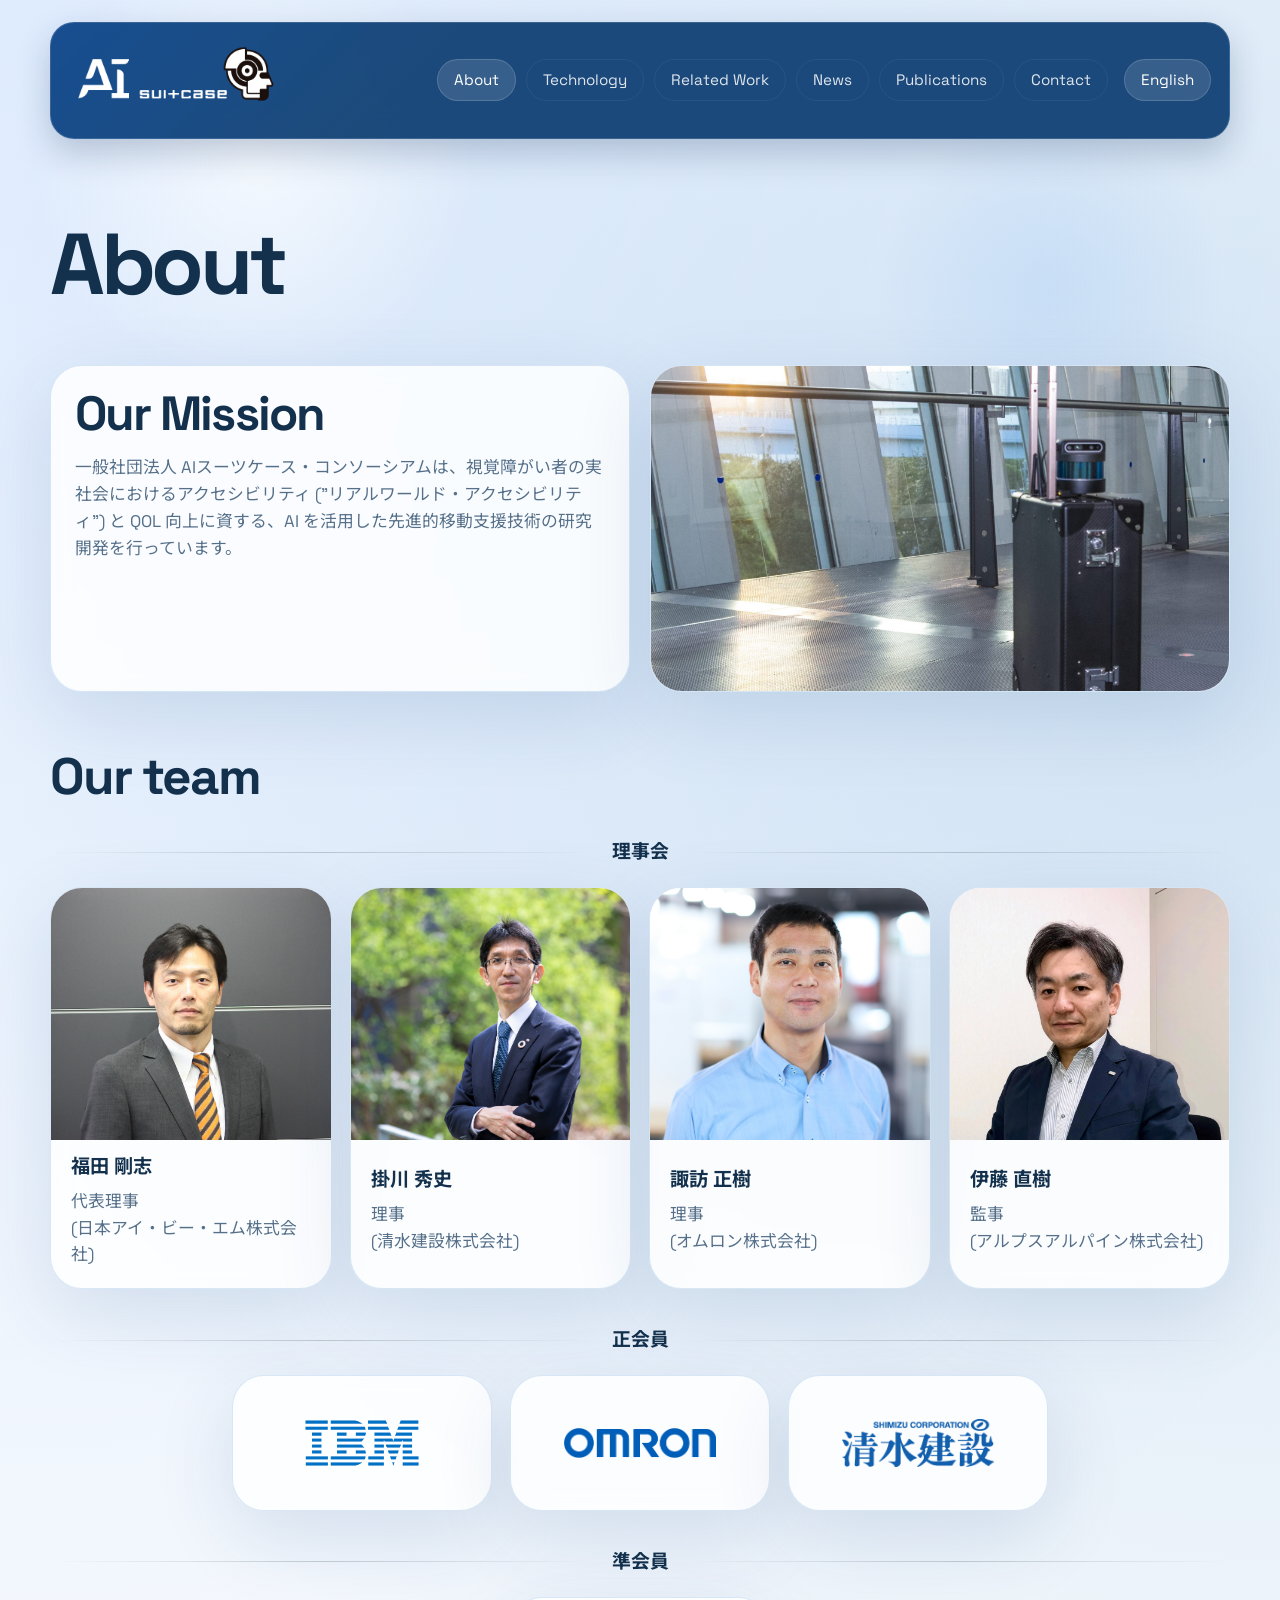
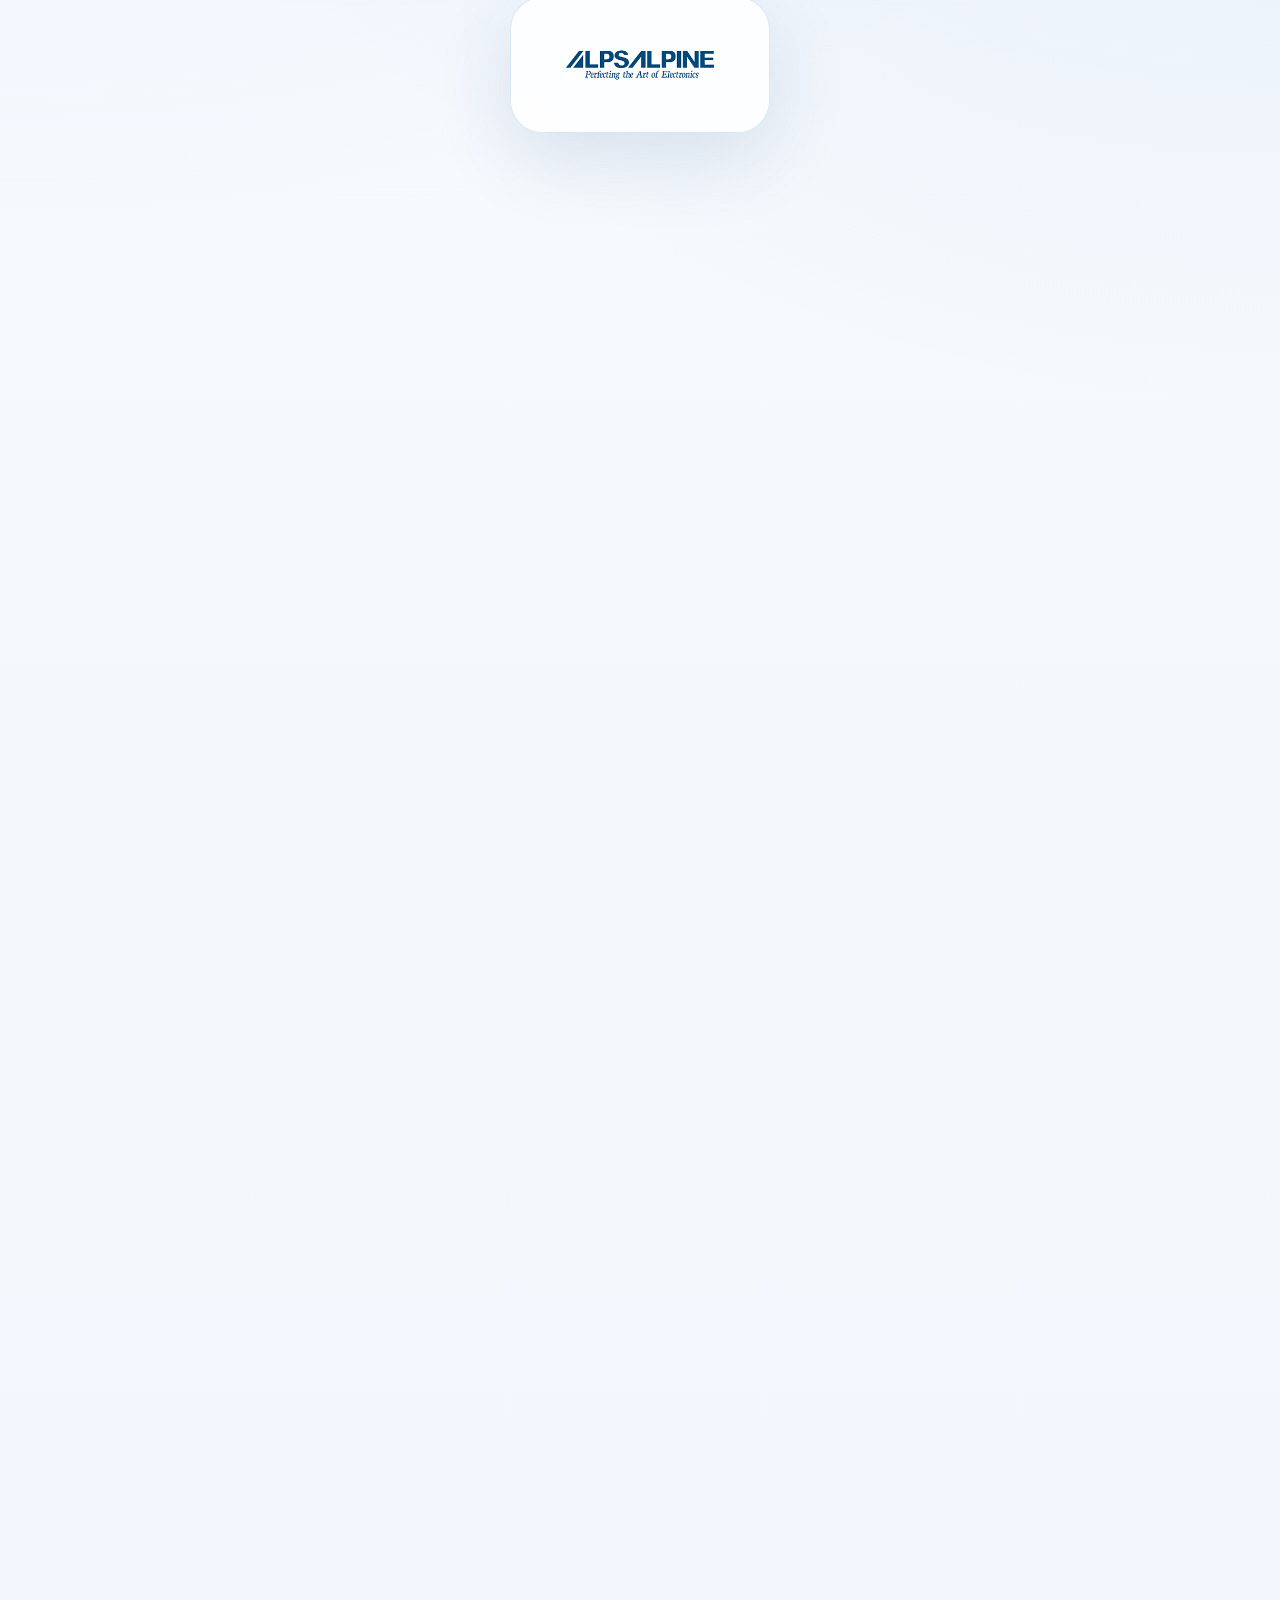
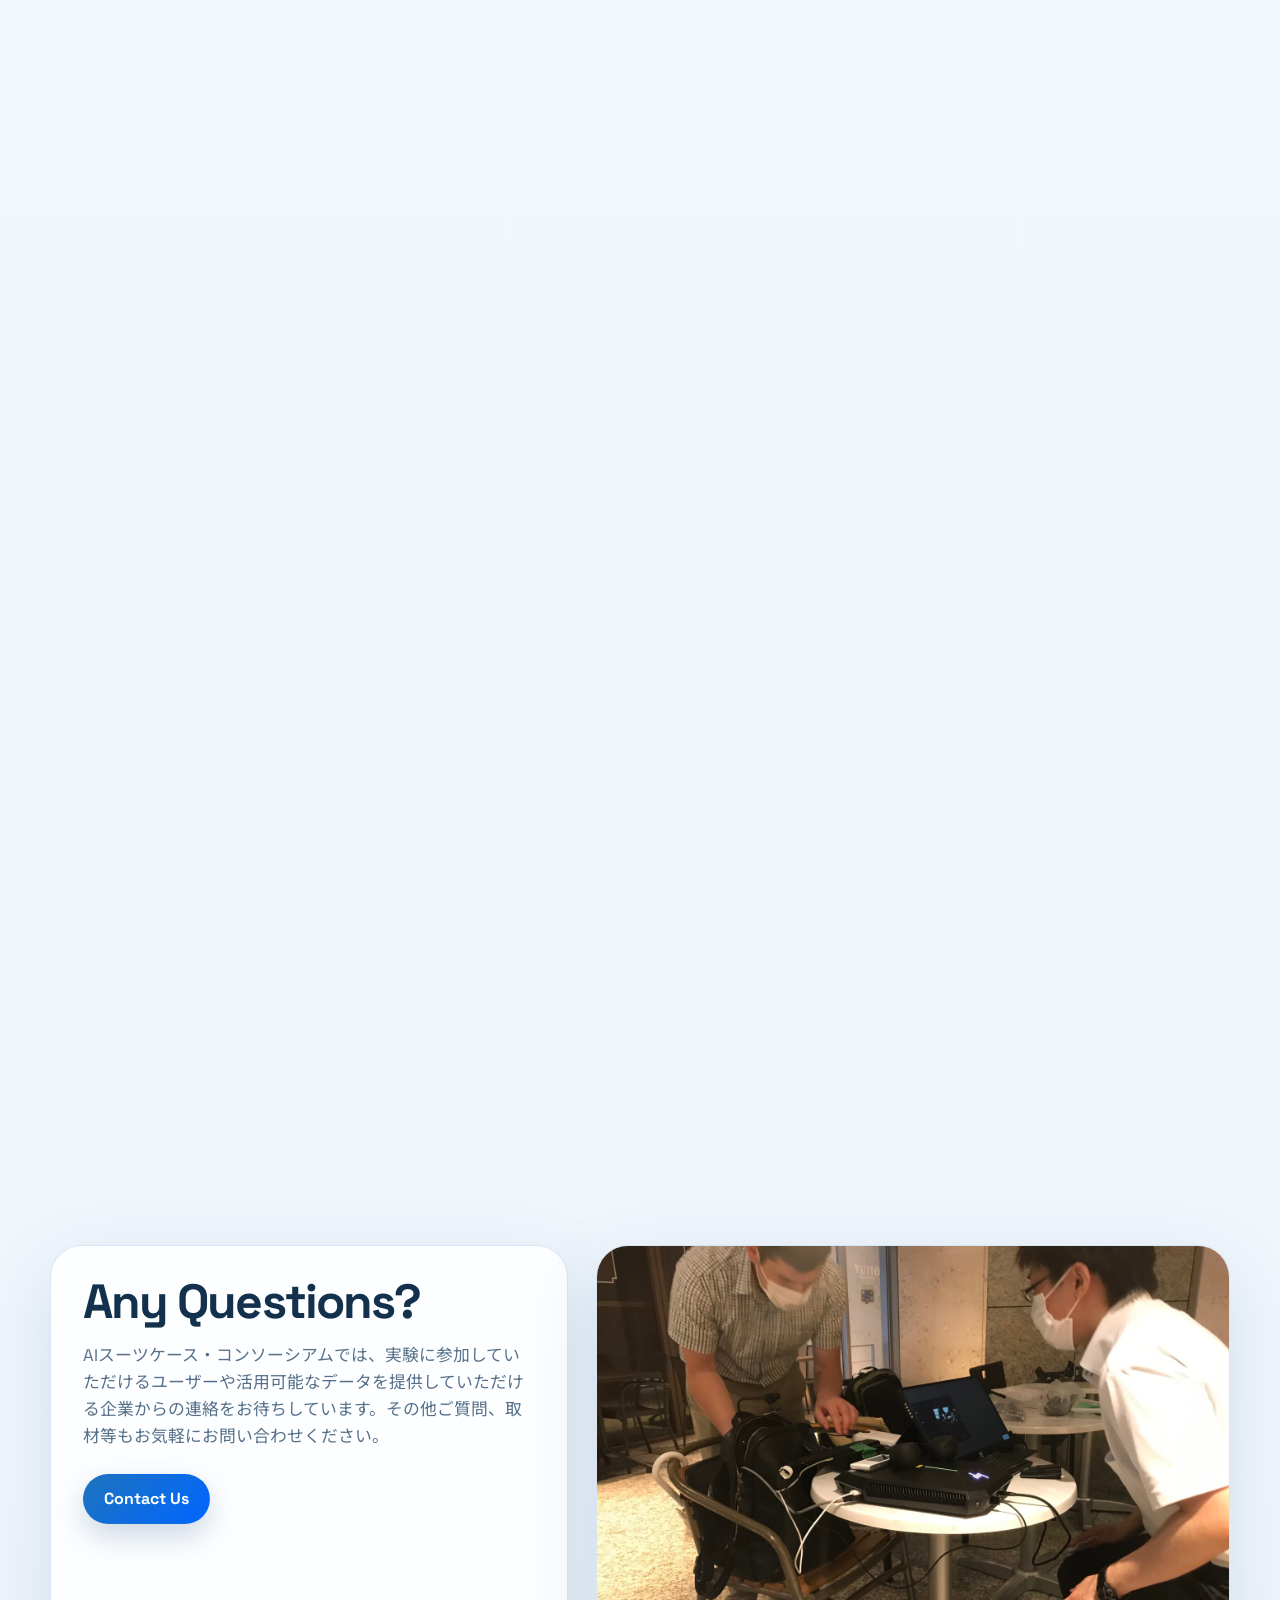
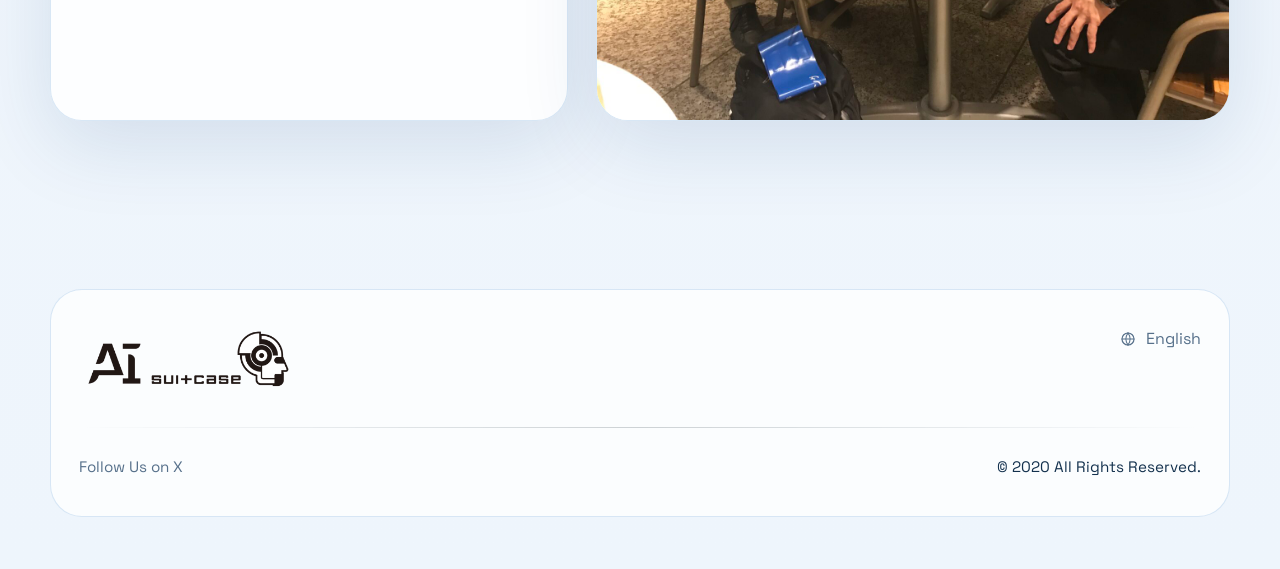
==== commit 9164de67: "Sync from preview 36aefc4c64dfa079106e9f2bc0dab496f8d4aa11" ====
--- a/docs/about/index.html
+++ b/docs/about/index.html
@@ -42,7 +42,7 @@
   <div class="about-logo-grid"><a class="about-logo-panel surface reveal" href="https://www.alpsalpine.com/j/" target="_blank" rel="noreferrer"><img src="../assets/media/about-primary-alps-jp.png" alt="アルプスアルパイン株式会社" loading="lazy"></a></div>
   <div class="about-rule reveal"><span class="about-rule-line"></span><h3>特別会員</h3><span class="about-rule-line"></span></div>
   <div class="about-member-grid about-member-grid-distinguished">
-    <article class="member-card surface reveal member-card-compact"><img src="../assets/media/member-asakawa.jpg" alt="浅川 智恵子" loading="lazy"><div><h3><a href="https://researcher.watson.ibm.com/researcher/view.php?person=us-chiekoa" target="_blank" rel="noreferrer">浅川 智恵子</a></h3><p>カーネギーメロン大学<br>慶應大学<br>日本科学未来館</p></div></article><article class="member-card surface reveal member-card-compact"><img src="../assets/media/member-sato.png" alt="佐藤 大介" loading="lazy"><div><h3><a href="https://www.ri.cmu.edu/ri-people/daisuke-sato/" target="_blank" rel="noreferrer">佐藤 大介</a></h3><p>カーネギーメロン大学</p></div></article>
+    <article class="member-card surface reveal member-card-compact"><img src="../assets/media/member-asakawa.jpg" alt="浅川 智恵子" loading="lazy"><div><h3><a href="https://researcher.watson.ibm.com/researcher/view.php?person=us-chiekoa" target="_blank" rel="noreferrer">浅川 智恵子</a></h3><p>カーネギーメロン大学<br>慶應大学<br>日本科学未来館</p></div></article><article class="member-card surface reveal member-card-compact"><img src="../assets/media/member-sato.png" alt="佐藤 大介" loading="lazy"><div><h3><a href="https://www.ri.cmu.edu/ri-people/daisuke-sato/" target="_blank" rel="noreferrer">佐藤 大介</a></h3><p>カーネギーメロン大学</p></div></article><article class="member-card surface reveal member-card-compact"><img src="../assets/media/member-takagi.jpg" alt="高木啓伸" loading="lazy"><div><h3>高木啓伸</h3><p>慶應大学<br>日本科学未来館</p></div></article>
   </div>
   <div class="about-rule reveal"><span class="about-rule-line"></span><h3>賛助会員</h3><span class="about-rule-line"></span></div>
   <ul class="about-support-list surface reveal"><li>慶應義塾大学</li><li>早稲田大学 先進理工学研究科 物理学及応用物理学専攻 森島繁生研究室</li><li><a href="https://www.moudouken.net/" target="_blank" rel="noreferrer">日本盲導犬協会</a></li><li><a href="https://www.ace.jp/" target="_blank" rel="noreferrer">エース株式会社</a></li><li><a href="https://www.miraikan.jst.go.jp/" target="_blank" rel="noreferrer">日本科学未来館</a></li><li><a href="https://unit.aist.go.jp/rihsa/" target="_blank" rel="noreferrer">産業技術総合研究所 人間社会拡張研究部門</a></li><li><a href="https://heroz.co.jp/" target="_blank" rel="noreferrer">HEROZ株式会社</a></li><li><a href="https://www.icoma.co.jp/" target="_blank" rel="noreferrer">株式会社ICOMA</a></li></ul>
